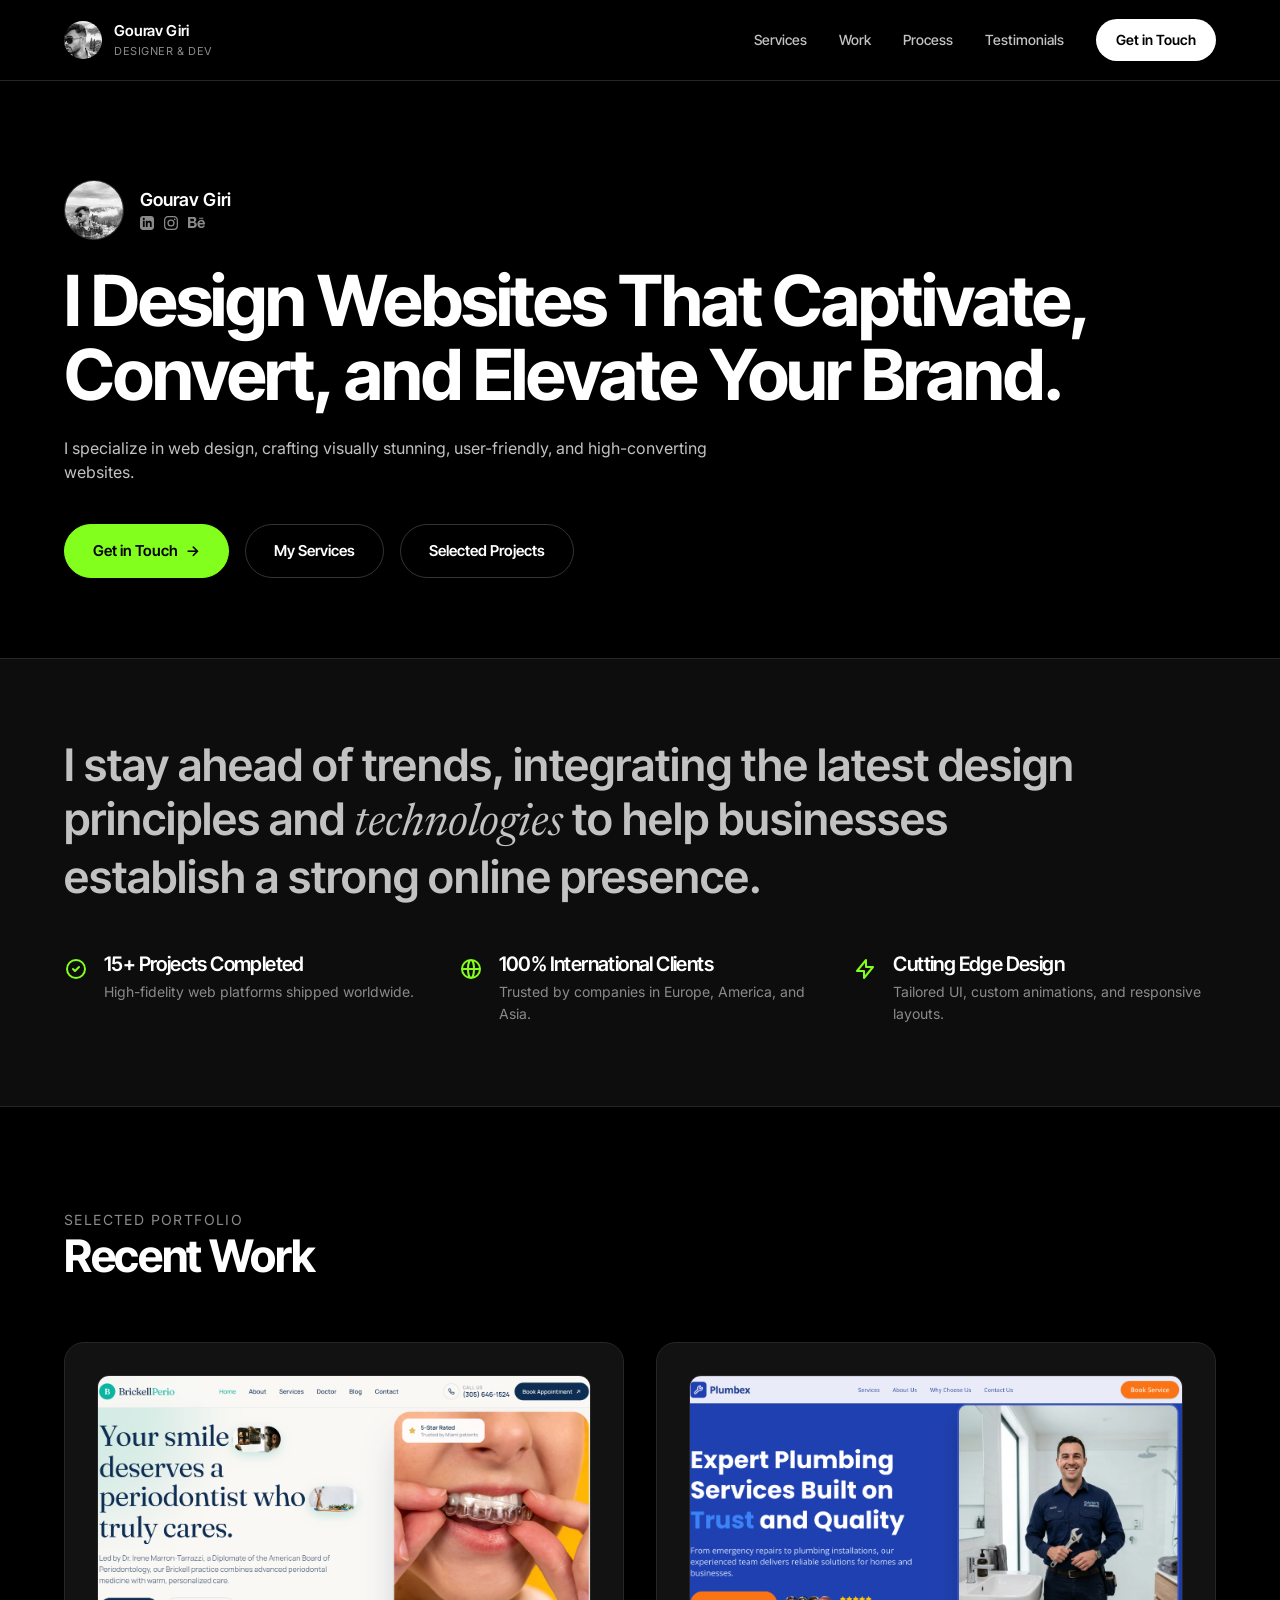
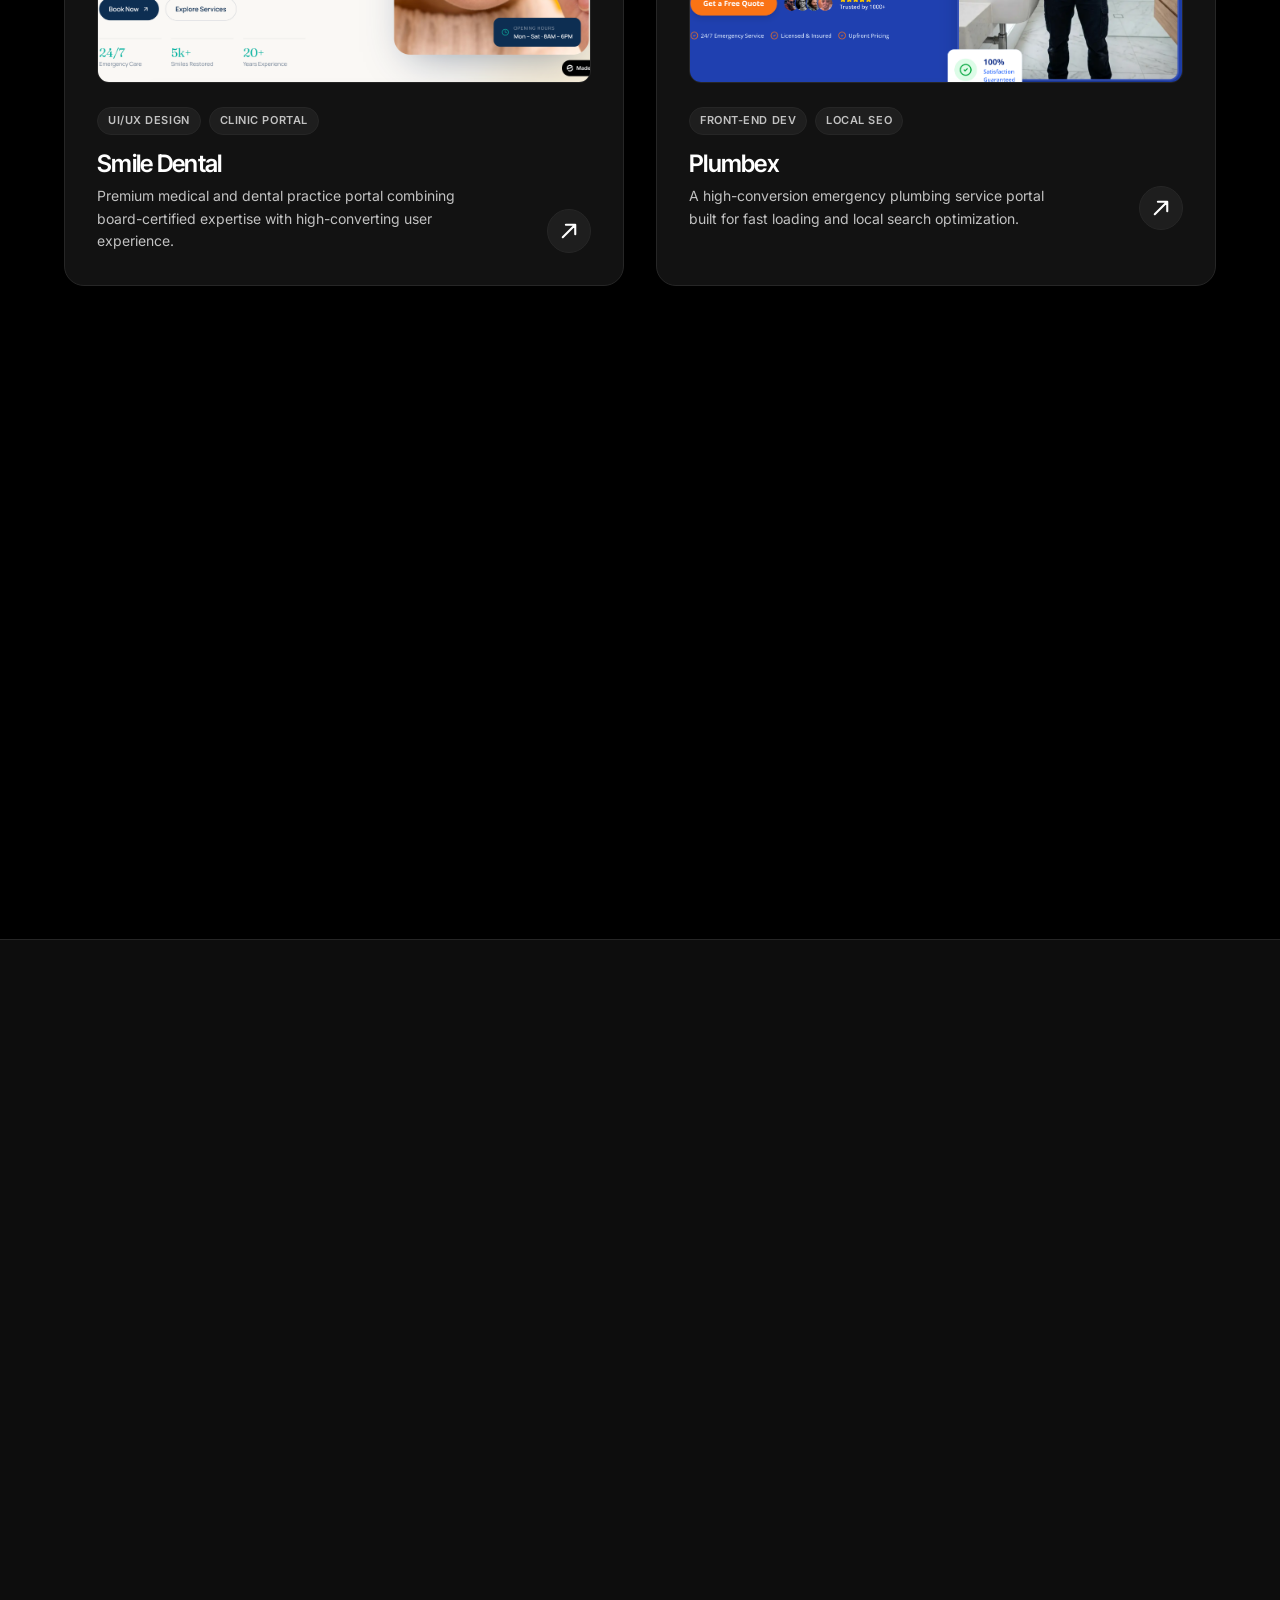
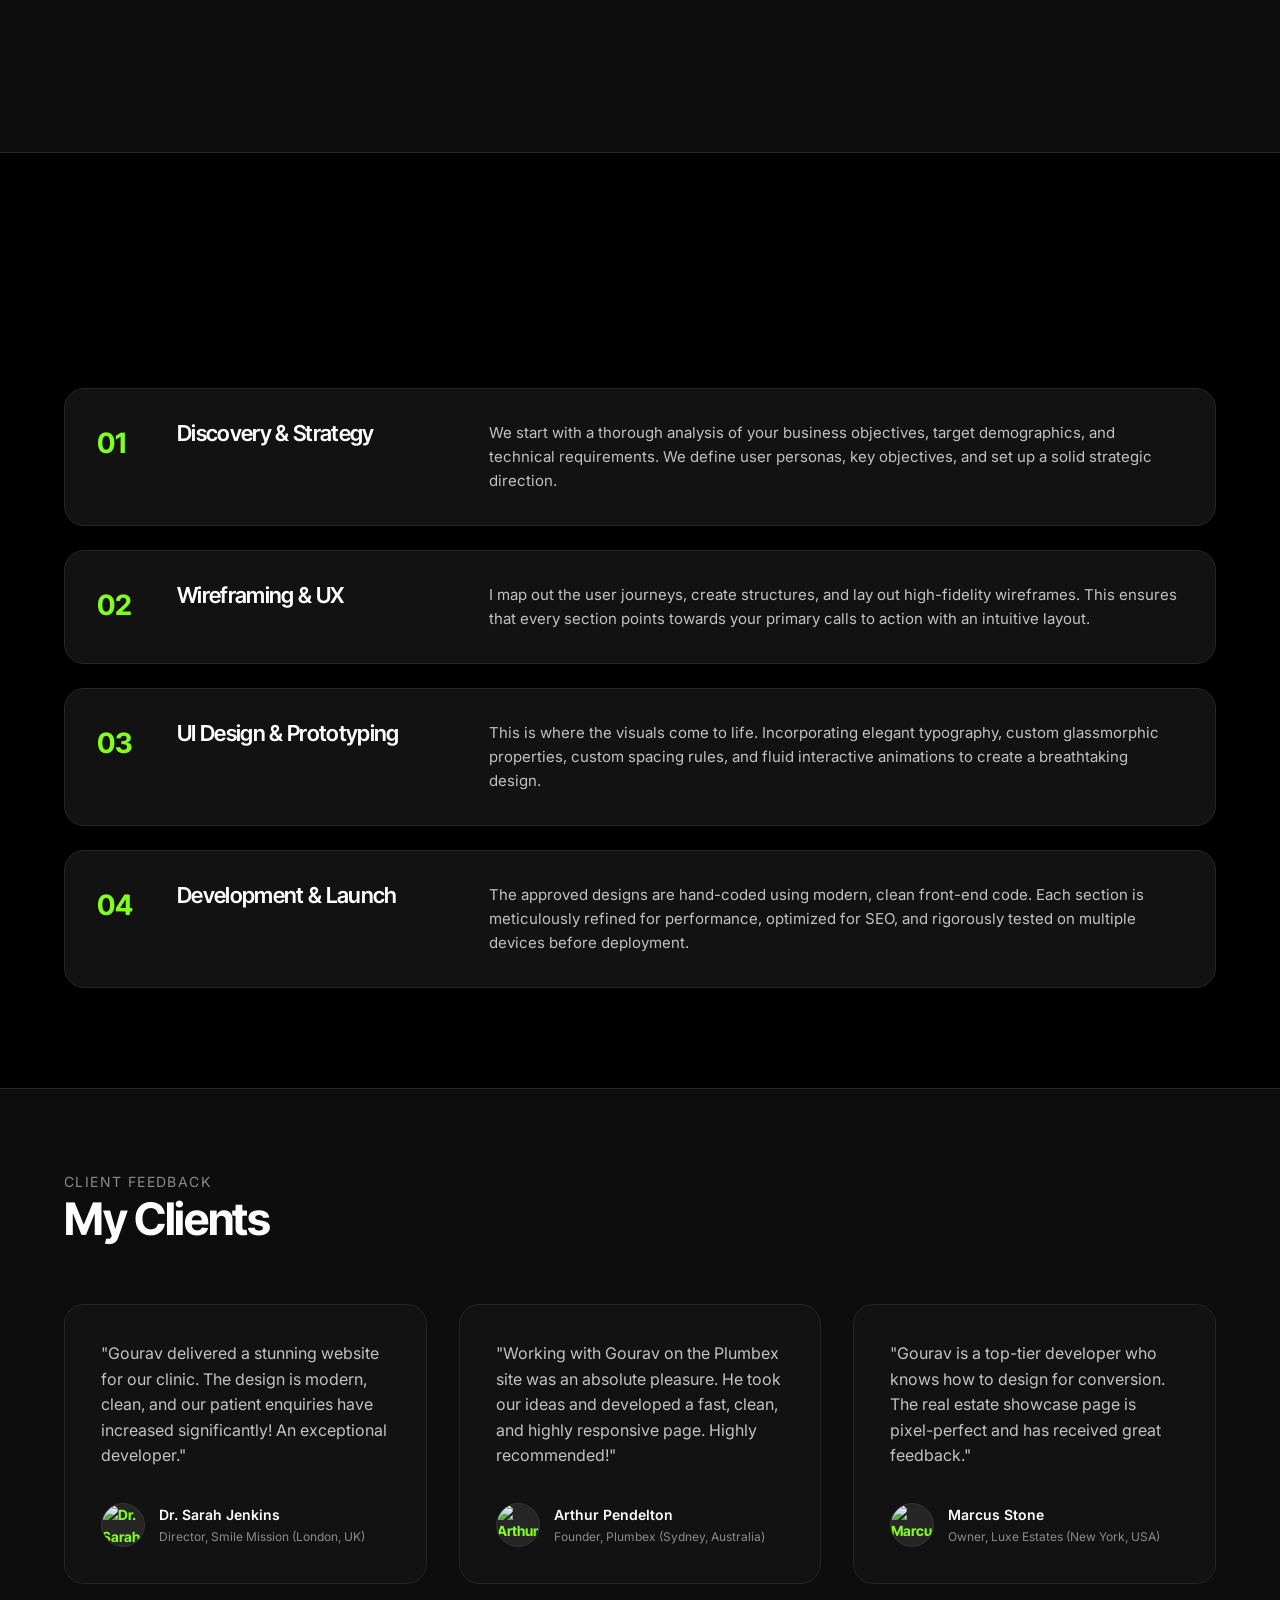
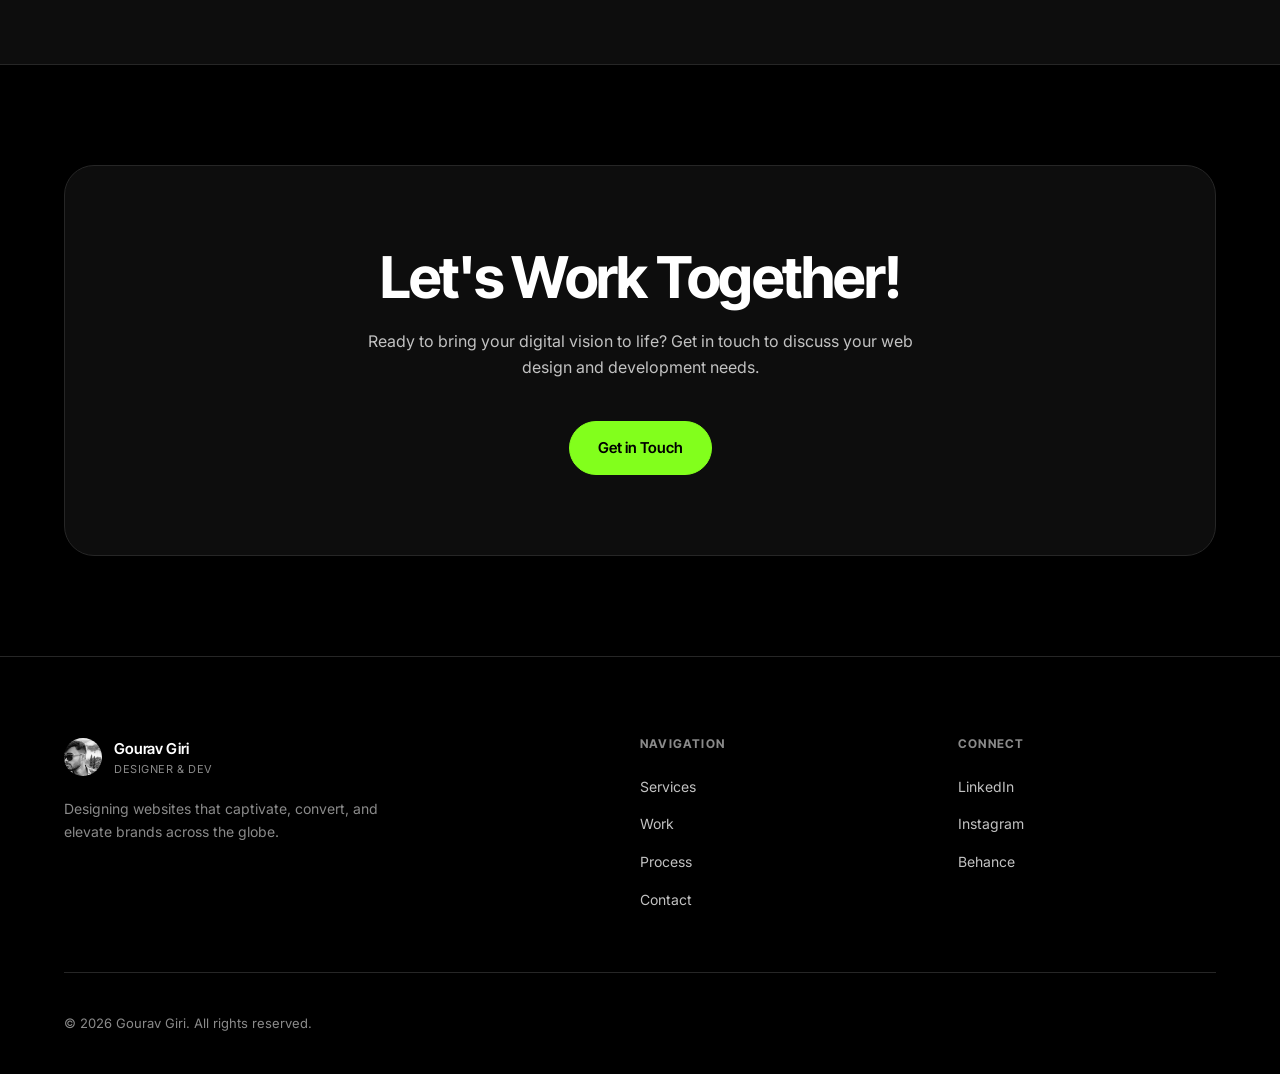
==== index.html @ 3cd28f60 "first commit" ====
<!DOCTYPE html>
<html lang="en">
<head>
  <meta charset="UTF-8">
  <meta name="viewport" content="width=device-width, initial-scale=1.0">
  <title>Nyx — Premium Web Design & Development Portfolio</title>
  <meta name="description" content="Sleek, modern portfolio showcasing high-performance web design and development services. 15+ projects completed for international clients.">
  
  <!-- CSS Stylesheet -->
  <link rel="stylesheet" href="style.css">
  
  <!-- Favicon -->
  <link rel="icon" type="image/png" href="assets/smile-mission.png">
</head>
<body>

  <!-- Navigation Bar -->
  <header class="navbar">
    <div class="container navbar-container">
      <a href="index.html" class="logo-group" id="navLogo">
        <img src="assets/gourav_face.jpg" alt="Gourav Giri" class="logo-avatar">
        <div class="logo-info">
          <span class="logo-name">Gourav Giri</span>
          <span class="logo-title">Designer & Dev</span>
        </div>
      </a>
      
      <nav class="nav-links">
        <a href="#services" class="nav-link" id="linkServices">Services</a>
        <a href="#work" class="nav-link" id="linkWork">Work</a>
        <a href="#process" class="nav-link" id="linkProcess">Process</a>
        <a href="#testimonials" class="nav-link" id="linkTestimonials">Testimonials</a>
        <a href="contact.html" class="nav-cta" id="btnContactNav">Get in Touch</a>
      </nav>
      
      <button class="hamburger" aria-label="Toggle Navigation Menu" id="hamburgerMenu">
        <span class="hamburger-line"></span>
        <span class="hamburger-line"></span>
        <span class="hamburger-line"></span>
      </button>
    </div>
  </header>

  <!-- Mobile Navigation Drawer -->
  <div class="mobile-nav" id="mobileNavDrawer">
    <a href="#services" class="mobile-nav-link" id="mLinkServices">Services</a>
    <a href="#work" class="mobile-nav-link" id="mLinkWork">Work</a>
    <a href="#process" class="mobile-nav-link" id="mLinkProcess">Process</a>
    <a href="#testimonials" class="mobile-nav-link" id="mLinkTestimonials">Testimonials</a>
    <a href="contact.html" class="btn btn-primary" id="mBtnContact">Get in Touch</a>
  </div>

  <main>
    <!-- Hero Section -->
    <section class="hero-section" id="hero">
      <div class="container">
        <div class="reveal hero-profile-block">
          <img src="assets/gourav.jpg" alt="Gourav Giri" class="hero-profile-img">
          <div class="hero-profile-info">
            <span class="hero-profile-name">Gourav Giri</span>
            <div class="hero-profile-socials">
              <a href="https://www.linkedin.com/in/gouravgiri23" target="_blank" aria-label="LinkedIn">
                <svg width="14" height="14" fill="currentColor" viewBox="0 0 24 24"><path d="M19 0h-14c-2.761 0-5 2.239-5 5v14c0 2.761 2.239 5 5 5h14c2.762 0 5-2.239 5-5v-14c0-2.761-2.238-5-5-5zm-11 19h-3v-11h3v11zm-1.5-12.268c-.966 0-1.75-.79-1.75-1.764s.784-1.764 1.75-1.764 1.75.79 1.75 1.764-.783 1.764-1.75 1.764zm13.5 12.268h-3v-5.604c0-3.368-4-3.113-4 0v5.604h-3v-11h3v1.765c1.396-2.586 7-2.777 7 2.476v6.759z"/></svg>
              </a>
              <a href="https://www.instagram.com/designsgourav/" target="_blank" aria-label="Instagram">
                <svg width="14" height="14" fill="currentColor" viewBox="0 0 24 24"><path d="M12 2.163c3.204 0 3.584.012 4.85.07 3.252.148 4.771 1.691 4.919 4.919.058 1.265.069 1.645.069 4.849 0 3.205-.012 3.584-.069 4.849-.149 3.225-1.664 4.771-4.919 4.919-1.266.058-1.644.07-4.85.07-3.204 0-3.584-.012-4.849-.07-3.26-.149-4.771-1.699-4.919-4.92-.058-1.265-.07-1.644-.07-4.849 0-3.204.013-3.583.07-4.849.149-3.227 1.664-4.771 4.919-4.919 1.266-.057 1.645-.069 4.849-.069zM12 0C8.741 0 8.333.014 7.053.072 2.695.272.273 2.69.073 7.051.014 8.333 0 8.741 0 12c0 3.259.014 3.668.072 4.948.2 4.358 2.618 6.78 6.98 6.98 1.281.058 1.689.072 4.948.072 3.259 0 3.668-.014 4.948-.072 4.354-.2 6.782-2.618 6.979-6.98.059-1.28.073-1.689.073-4.948 0-3.259-.014-3.667-.072-4.947-.196-4.354-2.617-6.78-6.979-6.98C15.668.014 15.259 0 12 0zm0 5.838a6.162 6.162 0 100 12.324 6.162 6.162 0 000-12.324zM12 16a4 4 0 110-8 4 4 0 010 8zm6.406-11.845a1.44 1.44 0 100 2.881 1.44 1.44 0 000-2.881z"/></svg>
              </a>
              <a href="https://www.behance.net/gauravgiri7" target="_blank" aria-label="Behance">
                <svg width="17" height="17" fill="currentColor" viewBox="0 0 24 24"><path d="M16.969 16.927a2.561 2.561 0 0 0 1.901.677 2.501 2.501 0 0 0 1.531-.475c.362-.235.636-.584.779-.99h2.585a5.091 5.091 0 0 1-1.9 2.896 5.292 5.292 0 0 1-3.091.88 5.839 5.839 0 0 1-2.284-.433 4.871 4.871 0 0 1-1.723-1.211 5.657 5.657 0 0 1-1.08-1.874 7.057 7.057 0 0 1-.383-2.393c-.005-.8.129-1.595.396-2.349a5.313 5.313 0 0 1 5.088-3.604 4.87 4.87 0 0 1 2.376.563c.661.362 1.231.87 1.668 1.485a6.2 6.2 0 0 1 .943 2.133c.194.821.263 1.666.205 2.508h-7.699c-.063.79.184 1.574.688 2.187ZM6.947 4.084a8.065 8.065 0 0 1 1.928.198 4.29 4.29 0 0 1 1.49.638c.418.303.748.711.958 1.182.241.579.357 1.203.341 1.83a3.506 3.506 0 0 1-.506 1.961 3.726 3.726 0 0 1-1.503 1.287 3.588 3.588 0 0 1 2.027 1.437c.464.747.697 1.615.67 2.494a4.593 4.593 0 0 1-.423 2.032 3.945 3.945 0 0 1-1.163 1.413 5.114 5.114 0 0 1-1.683.807 7.135 7.135 0 0 1-1.928.259H0V4.084h6.947Zm-.235 12.9c.308.004.616-.029.916-.099a2.18 2.18 0 0 0 .766-.332c.228-.158.411-.371.534-.619.142-.317.208-.663.191-1.009a2.08 2.08 0 0 0-.642-1.715 2.618 2.618 0 0 0-1.696-.505h-3.54v4.279h3.471Zm13.635-5.967a2.13 2.13 0 0 0-1.654-.619 2.336 2.336 0 0 0-1.163.259 2.474 2.474 0 0 0-.738.62 2.359 2.359 0 0 0-.396.792c-.074.239-.12.485-.137.734h4.769a3.239 3.239 0 0 0-.679-1.785l-.002-.001Zm-13.813-.648a2.254 2.254 0 0 0 1.423-.433c.399-.355.607-.88.56-1.413a1.916 1.916 0 0 0-.178-.891 1.298 1.298 0 0 0-.495-.533 1.851 1.851 0 0 0-.711-.274 3.966 3.966 0 0 0-.835-.073H3.241v3.631h3.293v-.014ZM21.62 5.122h-5.976v1.527h5.976V5.122Z"/></svg>
              </a>
            </div>
          </div>
        </div>
        
        <h1 class="hero-title reveal reveal-delay-1" id="heroHeadline">
          I Design Websites That Captivate, Convert, and Elevate Your Brand.
        </h1>
        
        <p class="hero-desc reveal reveal-delay-2" id="heroDescription">
          I specialize in web design, crafting visually stunning, user-friendly, and high-converting websites.
        </p>
        
        <div class="hero-buttons reveal reveal-delay-3" id="heroActions">
          <a href="contact.html" class="btn btn-primary" id="heroBtnCta">Get in Touch <span class="arrow">→</span></a>
          <a href="#services" class="btn btn-outline" id="heroBtnServices">My Services</a>
          <a href="#work" class="btn btn-outline" id="heroBtnWork">Selected Projects</a>
        </div>
      </div>
    </section>

    <!-- Tagline & Stats Section -->
    <section class="tagline-section" id="intro">
      <div class="container">
        <div class="reveal">
          <p class="tagline-text" id="introTagline">
            I stay ahead of trends, integrating the latest design principles and <span class="italic-serif text-white">technologies</span> to help businesses establish a strong online presence.
          </p>
        </div>
        
        <div class="stats-grid">
          <div class="stat-item reveal reveal-delay-1" id="statProjects">
            <svg class="stat-icon" fill="none" stroke="currentColor" stroke-width="2" viewBox="0 0 24 24" xmlns="http://www.w3.org/2000/svg">
              <path stroke-linecap="round" stroke-linejoin="round" d="M9 12l2 2 4-4m6 2a9 9 0 11-18 0 9 9 0 0118 0z"></path>
            </svg>
            <div class="stat-info">
              <h3 id="statProjectsTitle">15+ Projects Completed</h3>
              <p id="statProjectsDesc">High-fidelity web platforms shipped worldwide.</p>
            </div>
          </div>
          
          <div class="stat-item reveal reveal-delay-2" id="statClients">
            <svg class="stat-icon" fill="none" stroke="currentColor" stroke-width="2" viewBox="0 0 24 24" xmlns="http://www.w3.org/2000/svg">
              <path stroke-linecap="round" stroke-linejoin="round" d="M21 12a9 9 0 01-9 9m9-9a9 9 0 00-9-9m9 9H3m9 9a9 9 0 01-9-9m9 9c1.657 0 3-4.03 3-9s-1.343-9-3-9m0 18c-1.657 0-3-4.03-3-9s1.343-9 3-9m-9 9a9 9 0 019-9"></path>
            </svg>
            <div class="stat-info">
              <h3 id="statClientsTitle">100% International Clients</h3>
              <p id="statClientsDesc">Trusted by companies in Europe, America, and Asia.</p>
            </div>
          </div>
          
          <div class="stat-item reveal reveal-delay-3" id="statAesthetic">
            <svg class="stat-icon" fill="none" stroke="currentColor" stroke-width="2" viewBox="0 0 24 24" xmlns="http://www.w3.org/2000/svg">
              <path stroke-linecap="round" stroke-linejoin="round" d="M13 10V3L4 14h7v7l9-11h-7z"></path>
            </svg>
            <div class="stat-info">
              <h3 id="statAestheticTitle">Cutting Edge Design</h3>
              <p id="statAestheticDesc">Tailored UI, custom animations, and responsive layouts.</p>
            </div>
          </div>
        </div>
      </div>
    </section>

    <!-- Work/Projects Section -->
    <section id="work">
      <div class="container">
        <div class="section-header reveal">
          <div>
            <span class="section-subtitle">Selected Portfolio</span>
            <h2 class="section-title" id="workTitle">Recent Work</h2>
          </div>
        </div>

        <div class="projects-grid">
          <!-- Project 1: Smile Dental -->
          <article class="project-card smile-mission reveal" id="projectSmileDental">
            <a href="smile-dental.html" class="project-card-link" aria-label="View Smile Dental case study"></a>
            <div class="project-image-wrapper">
              <img src="assets/portfolio/SmileDental_1.png" alt="Smile Dental Website Mockup" class="project-image" id="imgSmileDental">
            </div>
            <div class="project-tags">
              <span class="project-tag">UI/UX Design</span>
              <span class="project-tag">Clinic Portal</span>
            </div>
            <div class="project-info">
              <div>
                <h3 class="project-title" id="titleSmileDental">Smile Dental</h3>
                <p class="project-desc" id="descSmileDental">Premium medical and dental practice portal combining board-certified expertise with high-converting user experience.</p>
              </div>
              <a href="https://miami-dental-modern.preview.emergentagent.com/" target="_blank" class="project-link-btn" aria-label="Visit Smile Dental website" id="linkSmileDental">
                <svg width="20" height="20" fill="none" stroke="currentColor" stroke-width="2.5" viewBox="0 0 24 24" xmlns="http://www.w3.org/2000/svg">
                  <path stroke-linecap="round" stroke-linejoin="round" d="M4.5 19.5l15-15m0 0H8.25m11.25 0v11.25"></path>
                </svg>
              </a>
            </div>
          </article>

          <!-- Project 2: Plumbex -->
          <article class="project-card plumbex reveal reveal-delay-1" id="projectPlumbex">
            <a href="plumbex.html" class="project-card-link" aria-label="View Plumbex case study"></a>
            <div class="project-image-wrapper">
              <img src="assets/portfolio/Plumbex_1.png" alt="Plumbex Website Mockup" class="project-image" id="imgPlumbex">
            </div>
            <div class="project-tags">
              <span class="project-tag">Front-end Dev</span>
              <span class="project-tag">Local SEO</span>
            </div>
            <div class="project-info">
              <div>
                <h3 class="project-title" id="titlePlumbex">Plumbex</h3>
                <p class="project-desc" id="descPlumbex">A high-conversion emergency plumbing service portal built for fast loading and local search optimization.</p>
              </div>
              <a href="https://plumbex.vercel.app/" target="_blank" class="project-link-btn" aria-label="Visit Plumbex website" id="linkPlumbex">
                <svg width="20" height="20" fill="none" stroke="currentColor" stroke-width="2.5" viewBox="0 0 24 24" xmlns="http://www.w3.org/2000/svg">
                  <path stroke-linecap="round" stroke-linejoin="round" d="M4.5 19.5l15-15m0 0H8.25m11.25 0v11.25"></path>
                </svg>
              </a>
            </div>
          </article>

          <!-- Project 3: OffbeatExperience -->
          <article class="project-card smile-mission reveal" id="projectOffBeat" style="--project-accent: #20c997; --project-accent-glow: rgba(32, 201, 151, 0.15);">
            <a href="offbeat-experience.html" class="project-card-link" aria-label="View OffBeat Experience case study"></a>
            <div class="project-image-wrapper">
              <img src="assets/portfolio/OffBeatExperience_1.png" alt="OffBeat Experience Website Mockup" class="project-image" id="imgOffBeat">
            </div>
            <div class="project-tags">
              <span class="project-tag">Travel UI</span>
              <span class="project-tag">Homestays</span>
            </div>
            <div class="project-info">
              <div>
                <h3 class="project-title" id="titleOffBeat">OffbeatExperience</h3>
                <p class="project-desc" id="descOffBeat">Immersive booking platform for finding unique homestays and hidden gems in Siliguri and beyond.</p>
              </div>
              <a href="https://offbeatexperience.in/" target="_blank" class="project-link-btn" aria-label="Visit OffBeat Experience website" id="linkOffBeat">
                <svg width="20" height="20" fill="none" stroke="currentColor" stroke-width="2.5" viewBox="0 0 24 24" xmlns="http://www.w3.org/2000/svg">
                  <path stroke-linecap="round" stroke-linejoin="round" d="M4.5 19.5l15-15m0 0H8.25m11.25 0v11.25"></path>
                </svg>
              </a>
            </div>
          </article>

          <!-- Project 4: Luxe Estates -->
          <article class="project-card luxe-estates reveal reveal-delay-1" id="projectLuxeEstates">
            <a href="#work" class="project-card-link" aria-label="Showcase Luxe Estates description"></a>
            <div class="project-image-wrapper">
              <img src="assets/luxe-estates.png" alt="Luxe Estates Website Mockup" class="project-image" id="imgLuxeEstates">
            </div>
            <div class="project-tags">
              <span class="project-tag">Real Estate</span>
              <span class="project-tag">Interactions</span>
            </div>
            <div class="project-info">
              <div>
                <h3 class="project-title" id="titleLuxeEstates">Luxe Estates</h3>
                <p class="project-desc" id="descLuxeEstates">A premium real estate listings website featuring high-end villa directories and interactive filters.</p>
              </div>
              <a href="#work" class="project-link-btn" aria-label="Showcase project description" id="linkLuxeEstates">
                <svg width="20" height="20" fill="none" stroke="currentColor" stroke-width="2.5" viewBox="0 0 24 24" xmlns="http://www.w3.org/2000/svg">
                  <path stroke-linecap="round" stroke-linejoin="round" d="M4.5 19.5l15-15m0 0H8.25m11.25 0v11.25"></path>
                </svg>
              </a>
            </div>
          </article>
        </div>
      </div>
    </section>

    <!-- Services Section -->
    <section id="services" class="tagline-section">
      <div class="container">
        <div class="section-header reveal">
          <div>
            <span class="section-subtitle">What I Do</span>
            <h2 class="section-title" id="servicesTitle">My Services</h2>
          </div>
        </div>

        <div class="services-container">
          <!-- Service 1: Website Design -->
          <div class="service-card reveal" id="serviceWebDesign">
            <span class="service-num">01</span>
            <h3 class="service-title" id="titleServiceDesign">Website Design</h3>
            <p class="service-desc" id="descServiceDesign">
              Designing immersive layouts that engage users, guide conversions, and present your brand in the best possible light.
            </p>
            <span class="service-list-header">Key Deliverables</span>
            <ul class="service-list">
              <li class="service-list-item"><span class="service-list-dot"></span> Responsive Mobile & Desktop Layouts</li>
              <li class="service-list-item"><span class="service-list-dot"></span> Modern UI/UX Wireframes & Prototyping</li>
              <li class="service-list-item"><span class="service-list-dot"></span> Interactive Component Design</li>
              <li class="service-list-item"><span class="service-list-dot"></span> Custom Branding & Typography Schemes</li>
            </ul>
          </div>

          <!-- Service 2: Website Development -->
          <div class="service-card reveal reveal-delay-1" id="serviceWebDev">
            <span class="service-num">02</span>
            <h3 class="service-title" id="titleServiceDev">Website Development</h3>
            <p class="service-desc" id="descServiceDev">
              Coding fast, secure, and semantic web solutions that work flawlessly across all devices and layout viewports.
            </p>
            <span class="service-list-header">Key Deliverables</span>
            <ul class="service-list">
              <li class="service-list-item"><span class="service-list-dot"></span> Semantic, Clean HTML5 & CSS3 structures</li>
              <li class="service-list-item"><span class="service-list-dot"></span> Modern, performant Vanilla Javascript logic</li>
              <li class="service-list-item"><span class="service-list-dot"></span> Lightweight animations & fluid micro-interactions</li>
              <li class="service-list-item"><span class="service-list-dot"></span> Full Cross-Browser & Device Responsiveness</li>
            </ul>
          </div>

          <!-- Service 3: Performance & Optimization -->
          <div class="service-card reveal reveal-delay-2" id="serviceWebOptimization">
            <span class="service-num">03</span>
            <h3 class="service-title" id="titleServiceOptimization">Website Optimization</h3>
            <p class="service-desc" id="descServiceOptimization">
              Ensuring your digital projects load in milliseconds, rank high in search listings, and perform smoothly on all connections.
            </p>
            <span class="service-list-header">Key Deliverables</span>
            <ul class="service-list">
              <li class="service-list-item"><span class="service-list-dot"></span> Page Speed & Load Time Optimization</li>
              <li class="service-list-item"><span class="service-list-dot"></span> SEO Best Practices & Headings Hierarchy</li>
              <li class="service-list-item"><span class="service-list-dot"></span> Image compression & caching configurations</li>
              <li class="service-list-item"><span class="service-list-dot"></span> Accessibility standards integration (WCAG)</li>
            </ul>
          </div>
        </div>
      </div>
    </section>

    <!-- Process Section -->
    <section id="process">
      <div class="container">
        <div class="section-header reveal">
          <div>
            <span class="section-subtitle">How I Work</span>
            <h2 class="section-title" id="processTitle">My Process</h2>
          </div>
        </div>

        <div class="process-timeline">
          <!-- Step 1 -->
          <div class="process-card reveal" id="processStep1">
            <span class="process-num">01</span>
            <div class="process-content">
              <h3 class="process-step-title" id="titleStep1">Discovery & Strategy</h3>
              <p class="process-step-desc" id="descStep1">
                We start with a thorough analysis of your business objectives, target demographics, and technical requirements. We define user personas, key objectives, and set up a solid strategic direction.
              </p>
            </div>
          </div>

          <!-- Step 2 -->
          <div class="process-card reveal reveal-delay-1" id="processStep2">
            <span class="process-num">02</span>
            <div class="process-content">
              <h3 class="process-step-title" id="titleStep2">Wireframing & UX</h3>
              <p class="process-step-desc" id="descStep2">
                I map out the user journeys, create structures, and lay out high-fidelity wireframes. This ensures that every section points towards your primary calls to action with an intuitive layout.
              </p>
            </div>
          </div>

          <!-- Step 3 -->
          <div class="process-card reveal reveal-delay-2" id="processStep3">
            <span class="process-num">03</span>
            <div class="process-content">
              <h3 class="process-step-title" id="titleStep3">UI Design & Prototyping</h3>
              <p class="process-step-desc" id="descStep3">
                This is where the visuals come to life. Incorporating elegant typography, custom glassmorphic properties, custom spacing rules, and fluid interactive animations to create a breathtaking design.
              </p>
            </div>
          </div>

          <!-- Step 4 -->
          <div class="process-card reveal reveal-delay-3" id="processStep4">
            <span class="process-num">04</span>
            <div class="process-content">
              <h3 class="process-step-title" id="titleStep4">Development & Launch</h3>
              <p class="process-step-desc" id="descStep4">
                The approved designs are hand-coded using modern, clean front-end code. Each section is meticulously refined for performance, optimized for SEO, and rigorously tested on multiple devices before deployment.
              </p>
            </div>
          </div>
        </div>
      </div>
    </section>

    <!-- Testimonials Section -->
    <section id="testimonials" class="tagline-section">
      <div class="container">
        <div class="section-header reveal">
          <div>
            <span class="section-subtitle">Client Feedback</span>
            <h2 class="section-title" id="testimonialsTitle">My Clients</h2>
          </div>
        </div>

        <div class="testimonials-grid">
          <!-- Testimonial 1 -->
          <div class="testimonial-card reveal" id="testimonialCard1">
            <p class="testimonial-text" id="textTestimonial1">
              "Gourav delivered a stunning website for our clinic. The design is modern, clean, and our patient enquiries have increased significantly! An exceptional developer."
            </p>
            <div class="testimonial-author">
              <img src="https://randomuser.me/api/portraits/women/44.jpg" alt="Dr. Sarah Jenkins" class="author-avatar" id="avatarTestimonial1">
              <div class="author-info">
                <span class="author-name" id="nameTestimonial1">Dr. Sarah Jenkins</span>
                <span class="author-company" id="companyTestimonial1">Director, Smile Mission (London, UK)</span>
              </div>
            </div>
          </div>

          <!-- Testimonial 2 -->
          <div class="testimonial-card reveal reveal-delay-1" id="testimonialCard2">
            <p class="testimonial-text" id="textTestimonial2">
              "Working with Gourav on the Plumbex site was an absolute pleasure. He took our ideas and developed a fast, clean, and highly responsive page. Highly recommended!"
            </p>
            <div class="testimonial-author">
              <img src="https://randomuser.me/api/portraits/men/32.jpg" alt="Arthur Pendelton" class="author-avatar" id="avatarTestimonial2">
              <div class="author-info">
                <span class="author-name" id="nameTestimonial2">Arthur Pendelton</span>
                <span class="author-company" id="companyTestimonial2">Founder, Plumbex (Sydney, Australia)</span>
              </div>
            </div>
          </div>

          <!-- Testimonial 3 -->
          <div class="testimonial-card reveal reveal-delay-2" id="testimonialCard3">
            <p class="testimonial-text" id="textTestimonial3">
              "Gourav is a top-tier developer who knows how to design for conversion. The real estate showcase page is pixel-perfect and has received great feedback."
            </p>
            <div class="testimonial-author">
              <img src="https://randomuser.me/api/portraits/men/85.jpg" alt="Marcus Stone" class="author-avatar" id="avatarTestimonial3">
              <div class="author-info">
                <span class="author-name" id="nameTestimonial3">Marcus Stone</span>
                <span class="author-company" id="companyTestimonial3">Owner, Luxe Estates (New York, USA)</span>
              </div>
            </div>
          </div>
        </div>
      </div>
    </section>

    <!-- Let's Work Together Banner -->
    <section>
      <div class="container reveal">
        <div class="cta-banner" id="workTogetherBanner">
          <h2 class="cta-title" id="ctaTitle">Let's Work Together!</h2>
          <p class="cta-desc" id="ctaDesc">
            Ready to bring your digital vision to life? Get in touch to discuss your web design and development needs.
          </p>
          <a href="contact.html" class="btn btn-primary" id="ctaBtnContact">Get in Touch</a>
        </div>
      </div>
    </section>
  </main>

  <!-- Footer -->
  <footer class="footer">
    <div class="container">
      <div class="footer-top">
        <div class="footer-brand" id="footerBrand">
          <div class="logo-group">
            <img src="assets/gourav_face.jpg" alt="Gourav Giri" class="logo-avatar">
            <div class="logo-info">
              <span class="logo-name">Gourav Giri</span>
              <span class="logo-title">Designer & Dev</span>
            </div>
          </div>
          <p class="footer-desc" id="footerDesc">
            Designing websites that captivate, convert, and elevate brands across the globe.
          </p>
        </div>
        
        <div class="footer-links-col" id="footerColNavigation">
          <h4>Navigation</h4>
          <ul class="footer-links">
            <li><a href="#services" id="fLinkServices">Services</a></li>
            <li><a href="#work" id="fLinkWork">Work</a></li>
            <li><a href="#process" id="fLinkProcess">Process</a></li>
            <li><a href="contact.html" id="fLinkContact">Contact</a></li>
          </ul>
        </div>
        
        <div class="footer-links-col" id="footerColSocials">
          <h4>Connect</h4>
          <ul class="footer-links">
            <li><a href="https://www.linkedin.com/in/gouravgiri23" target="_blank" id="fLinkLinkedin">LinkedIn</a></li>
            <li><a href="https://www.instagram.com/designsgourav/" target="_blank" id="fLinkInstagram">Instagram</a></li>
            <li><a href="https://www.behance.net/gauravgiri7" target="_blank" id="fLinkBehance">Behance</a></li>
          </ul>
        </div>
      </div>
      
      <div class="footer-bottom">
        <p class="copyright" id="footerCopyright">&copy; 2026 Gourav Giri. All rights reserved.</p>
      </div>
    </div>
  </footer>

  <!-- Scripts -->
  <script src="script.js"></script>
</body>
</html>
---- style.css ----
@import url('https://fonts.googleapis.com/css2?family=Inter+Tight:ital,wght@0,300;0,400;0,500;0,600;0,700;1,300;1,400;1,500;1,600;1,700&family=Inter:wght@300;400;500;600;700&family=Newsreader:ital,opsz,wght@1,6..72,300;1,6..72,400;1,6..72,500&display=swap');

:root {
  /* Color System */
  --bg-primary: #000000;
  --bg-secondary: #0d0d0d;
  --bg-card: #121212;
  --bg-card-hover: #161616;
  --accent-neon: #82ff1c;
  --accent-neon-hover: #72ec14;
  
  --text-white: #ffffff;
  --text-grey-light: #c2c2c2;
  --text-grey-mid: #8a8a8a;
  
  --border-dark: #262626;
  --border-light: #333333;

  /* Fonts */
  --font-heading: 'Inter Tight', -apple-system, BlinkMacSystemFont, "Segoe UI", Roboto, Helvetica, Arial, sans-serif;
  --font-body: 'Inter', -apple-system, BlinkMacSystemFont, "Segoe UI", Roboto, Helvetica, Arial, sans-serif;
  --font-serif: 'Newsreader', Georgia, Cambria, "Times New Roman", Times, serif;

  /* Transitions */
  --transition-fast: 0.2s cubic-bezier(0.25, 0.46, 0.45, 0.94);
  --transition-normal: 0.4s cubic-bezier(0.16, 1, 0.3, 1);
  --transition-slow: 0.8s cubic-bezier(0.16, 1, 0.3, 1);
}

/* Global Reset */
* {
  box-sizing: border-box;
  margin: 0;
  padding: 0;
  -webkit-font-smoothing: antialiased;
  -moz-osx-font-smoothing: grayscale;
}

body {
  background-color: var(--bg-primary);
  color: var(--text-white);
  font-family: var(--font-body);
  font-size: 16px;
  line-height: 1.6;
  overflow-x: hidden;
}

/* Custom Scrollbar */
::-webkit-scrollbar {
  width: 10px;
}
::-webkit-scrollbar-track {
  background: var(--bg-primary);
}
::-webkit-scrollbar-thumb {
  background: var(--border-dark);
  border-radius: 5px;
}
::-webkit-scrollbar-thumb:hover {
  background: var(--border-light);
}

/* Typography */
h1, h2, h3, h4, h5, h6 {
  font-family: var(--font-heading);
  font-weight: 700;
  letter-spacing: -0.03em;
  line-height: 1.1;
  color: var(--text-white);
}

p {
  color: var(--text-grey-light);
}

a {
  color: inherit;
  text-decoration: none;
  transition: color var(--transition-fast);
}

.italic-serif {
  font-family: var(--font-serif);
  font-style: italic;
  font-weight: 400;
}

/* Layout Utilities */
.container {
  width: 100%;
  max-width: 1200px;
  margin: 0 auto;
  padding: 0 24px;
}

section {
  padding: 100px 0;
  position: relative;
}

/* Navigation Bar */
.navbar {
  position: fixed;
  top: 0;
  left: 0;
  width: 100%;
  z-index: 1000;
  border-bottom: 1px solid var(--border-dark);
  background: rgba(0, 0, 0, 0.7);
  backdrop-filter: blur(12px);
  -webkit-backdrop-filter: blur(12px);
  transition: background var(--transition-normal), border var(--transition-normal);
}

.navbar-container {
  display: flex;
  justify-content: space-between;
  align-items: center;
  height: 80px;
}

.logo-group {
  display: flex;
  align-items: center;
  gap: 12px;
}

.logo-avatar {
  width: 38px;
  height: 38px;
  border-radius: 50%;
  background: linear-gradient(135deg, #ff8a00, #e52e71);
  display: flex;
  align-items: center;
  justify-content: center;
  font-family: var(--font-heading);
  font-weight: 700;
  font-size: 14px;
  color: var(--text-white);
  object-fit: cover;
}

.logo-info {
  display: flex;
  flex-direction: column;
}

.logo-name {
  font-family: var(--font-heading);
  font-weight: 600;
  font-size: 15px;
  letter-spacing: -0.01em;
  color: var(--text-white);
}

.logo-title {
  font-size: 11px;
  color: var(--text-grey-mid);
  letter-spacing: 0.05em;
  text-transform: uppercase;
}

.nav-links {
  display: flex;
  align-items: center;
  gap: 32px;
}

.nav-link {
  font-family: var(--font-heading);
  font-size: 14px;
  font-weight: 500;
  color: var(--text-grey-light);
  position: relative;
  padding: 8px 0;
}

.nav-link::after {
  content: '';
  position: absolute;
  bottom: 0;
  left: 0;
  width: 0;
  height: 1px;
  background-color: var(--accent-neon);
  transition: width var(--transition-fast);
}

.nav-link:hover {
  color: var(--text-white);
}

.nav-link:hover::after {
  width: 100%;
}

.nav-cta {
  display: inline-flex;
  align-items: center;
  justify-content: center;
  padding: 10px 20px;
  border-radius: 100px;
  background-color: var(--text-white);
  color: var(--bg-primary);
  font-family: var(--font-heading);
  font-size: 14px;
  font-weight: 600;
  transition: transform var(--transition-fast), background-color var(--transition-fast);
}

.nav-cta:hover {
  transform: translateY(-2px);
  background-color: var(--accent-neon);
}

/* Hamburger Menu button */
.hamburger {
  display: none;
  background: none;
  border: none;
  cursor: pointer;
  width: 24px;
  height: 24px;
  position: relative;
  z-index: 1100;
}

.hamburger-line {
  display: block;
  width: 100%;
  height: 2px;
  background-color: var(--text-white);
  margin: 5px 0;
  transition: transform var(--transition-fast), opacity var(--transition-fast);
}

/* Mobile Nav Drawer */
.mobile-nav {
  position: fixed;
  top: 0;
  right: -100%;
  width: 100%;
  height: 100vh;
  background-color: var(--bg-primary);
  z-index: 1050;
  display: flex;
  flex-direction: column;
  justify-content: center;
  align-items: center;
  gap: 32px;
  transition: right var(--transition-normal);
}

.mobile-nav.open {
  right: 0;
}

.mobile-nav-link {
  font-family: var(--font-heading);
  font-size: 24px;
  font-weight: 600;
  color: var(--text-grey-light);
}

.mobile-nav-link:hover {
  color: var(--accent-neon);
}

/* Hero Section */
.hero-section {
  padding-top: 180px;
  padding-bottom: 80px;
  text-align: left;
}

.hero-profile-block {
  display: flex;
  align-items: center;
  gap: 16px;
  margin-bottom: 24px;
}

.hero-profile-img {
  width: 60px;
  height: 60px;
  border-radius: 50%;
  object-fit: cover;
  border: 1px solid var(--border-light);
}

.hero-profile-info {
  display: flex;
  flex-direction: column;
  gap: 4px;
}

.hero-profile-name {
  font-family: var(--font-heading);
  font-size: 18px;
  font-weight: 600;
  color: var(--text-white);
  line-height: 1.2;
}

.hero-profile-socials {
  display: flex;
  gap: 10px;
  align-items: center;
}

.hero-profile-socials a {
  color: var(--text-grey-mid);
  display: flex;
  align-items: center;
  transition: color var(--transition-fast);
}

.hero-profile-socials a:hover {
  color: var(--text-white);
}

.freelance-badge {
  display: inline-flex;
  align-items: center;
  gap: 8px;
  padding: 6px 14px;
  border-radius: 100px;
  background-color: rgba(130, 255, 28, 0.08);
  border: 1px solid rgba(130, 255, 28, 0.2);
  margin-bottom: 24px;
}

.badge-dot {
  width: 8px;
  height: 8px;
  border-radius: 50%;
  background-color: var(--accent-neon);
  box-shadow: 0 0 10px var(--accent-neon);
  animation: pulse 2s infinite;
}

.badge-text {
  font-family: var(--font-heading);
  font-size: 12px;
  font-weight: 600;
  color: var(--accent-neon);
  letter-spacing: 0.05em;
  text-transform: uppercase;
}

.hero-title {
  font-size: clamp(2.5rem, 5.5vw, 4.8rem);
  line-height: 1.05;
  margin-bottom: 24px;
  max-width: 100%;
}

.hero-desc {
  font-size: clamp(1rem, 1.25vw, 1.25rem);
  color: var(--text-grey-light);
  max-width: 680px;
  margin-bottom: 40px;
  line-height: 1.5;
}

.hero-buttons {
  display: flex;
  flex-wrap: wrap;
  gap: 16px;
}

.btn {
  display: inline-flex;
  align-items: center;
  gap: 8px;
  padding: 14px 28px;
  border-radius: 100px;
  font-family: var(--font-heading);
  font-size: 15px;
  font-weight: 600;
  cursor: pointer;
  transition: transform var(--transition-fast), background-color var(--transition-fast), border-color var(--transition-fast), box-shadow var(--transition-fast);
}

.btn-primary {
  background-color: var(--accent-neon);
  color: var(--bg-primary);
  border: 1px solid var(--accent-neon);
}

.btn-primary:hover {
  transform: translateY(-2px);
  background-color: var(--accent-neon-hover);
  box-shadow: 0 8px 24px rgba(130, 255, 28, 0.25);
}

.btn-outline {
  background-color: transparent;
  color: var(--text-white);
  border: 1px solid var(--border-light);
}

.btn-outline:hover {
  transform: translateY(-2px);
  border-color: var(--text-white);
  background-color: rgba(255, 255, 255, 0.05);
}

/* Stats / Tagline Section */
.tagline-section {
  padding: 80px 0;
  background-color: var(--bg-secondary);
  border-top: 1px solid var(--border-dark);
  border-bottom: 1px solid var(--border-dark);
}

.tagline-text {
  font-family: var(--font-heading);
  font-size: clamp(1.8rem, 3.5vw, 3rem);
  line-height: 1.2;
  font-weight: 600;
  margin-bottom: 48px;
  max-width: 1050px;
}

.tagline-highlight {
  color: var(--text-grey-mid);
}

.stats-grid {
  display: grid;
  grid-template-columns: repeat(auto-fit, minmax(220px, 1fr));
  gap: 32px;
}

.stat-item {
  display: flex;
  align-items: flex-start;
  gap: 16px;
}

.stat-icon {
  width: 24px;
  height: 24px;
  color: var(--accent-neon);
  flex-shrink: 0;
  margin-top: 4px;
}

.stat-info h3 {
  font-size: 20px;
  margin-bottom: 6px;
  font-weight: 600;
}

.stat-info p {
  font-size: 14px;
  color: var(--text-grey-mid);
}

/* Projects Section */
.section-header {
  margin-bottom: 60px;
  display: flex;
  justify-content: space-between;
  align-items: flex-end;
}

.section-title {
  font-size: clamp(2rem, 3.5vw, 3.2rem);
}

.section-subtitle {
  color: var(--text-grey-mid);
  font-size: 14px;
  text-transform: uppercase;
  letter-spacing: 0.1em;
  margin-bottom: 12px;
}

.projects-grid {
  display: grid;
  grid-template-columns: repeat(2, 1fr);
  gap: 32px;
}

@media(max-width: 809.98px) {
  .projects-grid {
    grid-template-columns: 1fr;
  }
}

.project-card {
  background-color: var(--bg-card);
  border-radius: 20px;
  overflow: hidden;
  padding: 32px;
  display: flex;
  flex-direction: column;
  transition: transform var(--transition-normal), background-color var(--transition-normal), box-shadow var(--transition-normal);
  border: 1px solid var(--border-dark);
  position: relative;
}

/* Accent Borders per Project */
.project-card.smile-mission {
  --project-accent: #ff4d4d;
  --project-accent-glow: rgba(255, 77, 77, 0.15);
}

.project-card.plumbex {
  --project-accent: #0077ff;
  --project-accent-glow: rgba(0, 119, 255, 0.15);
}

.project-card.luxe-estates {
  --project-accent: #ffbb00;
  --project-accent-glow: rgba(255, 187, 0, 0.15);
}

.project-card:hover {
  transform: translateY(-8px);
  background-color: var(--bg-card-hover);
  border-color: var(--project-accent);
  box-shadow: 0 12px 30px var(--project-accent-glow);
}

.project-image-wrapper {
  width: 100%;
  aspect-ratio: 16/10;
  border-radius: 12px;
  overflow: hidden;
  margin-bottom: 24px;
  background-color: #1a1a1a;
  border: 1px solid var(--border-dark);
}

.project-image {
  width: 100%;
  height: 100%;
  object-fit: cover;
}

.project-tags {
  display: flex;
  flex-wrap: wrap;
  gap: 8px;
  margin-bottom: 16px;
}

.project-tag {
  font-size: 11px;
  font-weight: 600;
  letter-spacing: 0.05em;
  text-transform: uppercase;
  padding: 4px 10px;
  border-radius: 100px;
  background-color: rgba(255, 255, 255, 0.05);
  color: var(--text-grey-light);
  border: 1px solid var(--border-dark);
}

.project-info {
  display: flex;
  justify-content: space-between;
  align-items: flex-end;
}

.project-title {
  font-size: 24px;
  margin-bottom: 8px;
  font-weight: 600;
}

.project-desc {
  font-size: 14px;
  color: var(--text-grey-light);
  max-width: 80%;
}

.project-link-btn {
  width: 44px;
  height: 44px;
  border-radius: 50%;
  background-color: rgba(255, 255, 255, 0.05);
  border: 1px solid var(--border-dark);
  display: flex;
  align-items: center;
  justify-content: center;
  transition: background-color var(--transition-fast), border-color var(--transition-fast), color var(--transition-fast);
  color: var(--text-white);
  flex-shrink: 0;
  position: relative;
  z-index: 10;
}

.project-card {
  position: relative;
}

.project-card-link {
  position: absolute;
  top: 0;
  left: 0;
  width: 100%;
  height: 100%;
  z-index: 2;
}

.project-card:hover .project-link-btn {
  background-color: var(--project-accent);
  border-color: var(--project-accent);
  color: var(--bg-primary);
}

/* Services Section */
.services-container {
  display: grid;
  grid-template-columns: repeat(3, 1fr);
  gap: 32px;
}

@media(max-width: 1199.98px) {
  .services-container {
    grid-template-columns: 1fr;
  }
}

.service-card {
  background-color: var(--bg-card);
  border: 1px solid var(--border-dark);
  border-radius: 20px;
  padding: 40px;
  transition: transform var(--transition-normal), border-color var(--transition-normal), box-shadow var(--transition-normal);
}

.service-card:hover {
  transform: translateY(-6px);
  border-color: var(--accent-neon);
  box-shadow: 0 10px 25px rgba(130, 255, 28, 0.08);
}

.service-num {
  font-family: var(--font-heading);
  font-size: 14px;
  color: var(--accent-neon);
  font-weight: 600;
  margin-bottom: 24px;
  display: block;
}

.service-title {
  font-size: 26px;
  margin-bottom: 20px;
  font-weight: 600;
}

.service-desc {
  font-size: 15px;
  color: var(--text-grey-light);
  margin-bottom: 32px;
  line-height: 1.5;
}

.service-list-header {
  font-family: var(--font-heading);
  font-size: 12px;
  color: var(--text-grey-mid);
  text-transform: uppercase;
  letter-spacing: 0.1em;
  margin-bottom: 16px;
}

.service-list {
  list-style: none;
  display: flex;
  flex-direction: column;
  gap: 12px;
}

.service-list-item {
  display: flex;
  align-items: center;
  gap: 10px;
  font-size: 14px;
  color: var(--text-grey-light);
}

.service-list-dot {
  width: 5px;
  height: 5px;
  border-radius: 50%;
  background-color: var(--accent-neon);
}

/* Process Section */
.process-timeline {
  display: flex;
  flex-direction: column;
  gap: 24px;
}

.process-card {
  background-color: var(--bg-card);
  border: 1px solid var(--border-dark);
  border-radius: 20px;
  padding: 32px;
  display: grid;
  grid-template-columns: 80px 1fr;
  align-items: start;
  transition: transform var(--transition-normal), border-color var(--transition-normal);
}

.process-card:hover {
  transform: translateX(8px);
  border-color: var(--accent-neon);
}

.process-num {
  font-family: var(--font-heading);
  font-size: 28px;
  color: var(--accent-neon);
  font-weight: 700;
}

.process-content {
  display: grid;
  grid-template-columns: 280px 1fr;
  gap: 32px;
}

.process-step-title {
  font-size: 22px;
  font-weight: 600;
}

.process-step-desc {
  font-size: 15px;
  color: var(--text-grey-light);
  line-height: 1.6;
}

@media(max-width: 809.98px) {
  .process-card {
    grid-template-columns: 1fr;
    gap: 16px;
  }
  .process-content {
    grid-template-columns: 1fr;
    gap: 12px;
  }
  .process-card:hover {
    transform: translateY(-4px);
  }
}

/* Testimonials Section */
.testimonials-grid {
  display: grid;
  grid-template-columns: repeat(auto-fit, minmax(320px, 1fr));
  gap: 32px;
}

.testimonial-card {
  background-color: var(--bg-card);
  border: 1px solid var(--border-dark);
  border-radius: 20px;
  padding: 36px;
  display: flex;
  flex-direction: column;
  justify-content: space-between;
  min-height: 280px;
  transition: transform var(--transition-normal), border-color var(--transition-normal);
}

.testimonial-card:hover {
  transform: translateY(-6px);
  border-color: var(--border-light);
}

.testimonial-text {
  font-family: var(--font-body);
  font-style: normal;
  font-size: 16px;
  line-height: 1.6;
  color: var(--text-grey-light);
  margin-bottom: 32px;
}

.testimonial-author {
  display: flex;
  align-items: center;
  gap: 14px;
}

.author-avatar {
  width: 44px;
  height: 44px;
  border-radius: 50%;
  background-color: var(--border-dark);
  display: flex;
  align-items: center;
  justify-content: center;
  font-family: var(--font-heading);
  font-weight: 700;
  font-size: 14px;
  color: var(--accent-neon);
  border: 1px solid var(--border-light);
  object-fit: cover;
}

.author-info {
  display: flex;
  flex-direction: column;
}

.author-name {
  font-size: 14px;
  font-weight: 600;
  color: var(--text-white);
}

.author-company {
  font-size: 12px;
  color: var(--text-grey-mid);
}

/* Call to Action Banner */
.cta-banner {
  background-color: var(--bg-secondary);
  border: 1px solid var(--border-dark);
  border-radius: 30px;
  padding: 80px 48px;
  text-align: center;
  display: flex;
  flex-direction: column;
  align-items: center;
}

.cta-title {
  font-size: clamp(2.5rem, 4.5vw, 4.5rem);
  margin-bottom: 20px;
  font-weight: 700;
}

.cta-desc {
  max-width: 580px;
  margin-bottom: 40px;
  color: var(--text-grey-light);
}

/* Footer styles */
.footer {
  border-top: 1px solid var(--border-dark);
  padding: 80px 0 40px;
  background-color: var(--bg-primary);
}

.footer-top {
  display: grid;
  grid-template-columns: 2fr 1fr 1fr;
  gap: 60px;
  margin-bottom: 60px;
}

.footer-brand {
  display: flex;
  flex-direction: column;
  gap: 20px;
}

.footer-desc {
  max-width: 320px;
  color: var(--text-grey-mid);
  font-size: 14px;
}

.footer-links-col h4 {
  font-size: 12px;
  text-transform: uppercase;
  letter-spacing: 0.1em;
  color: var(--text-grey-mid);
  margin-bottom: 24px;
  font-family: var(--font-heading);
}

.footer-links {
  list-style: none;
  display: flex;
  flex-direction: column;
  gap: 12px;
}

.footer-links a {
  font-size: 14px;
  color: var(--text-grey-light);
}

.footer-links a:hover {
  color: var(--accent-neon);
}

.footer-bottom {
  border-top: 1px solid var(--border-dark);
  padding-top: 40px;
  display: flex;
  justify-content: space-between;
  align-items: center;
}

.copyright {
  font-size: 13px;
  color: var(--text-grey-mid);
}

.credits {
  font-size: 13px;
  color: var(--text-grey-mid);
}

@media(max-width: 809.98px) {
  .footer-top {
    grid-template-columns: 1fr;
    gap: 40px;
  }
  .footer-bottom {
    flex-direction: column;
    gap: 20px;
    text-align: center;
  }
}

/* Contact Page Form styling */
.contact-section {
  padding-top: 180px;
}

.contact-layout {
  display: grid;
  grid-template-columns: 1fr 1.2fr;
  gap: 80px;
  align-items: start;
}

.contact-headline {
  font-size: clamp(2.5rem, 5vw, 4.5rem);
  margin-bottom: 24px;
  line-height: 1.05;
}

.contact-details {
  margin-top: 48px;
  display: flex;
  flex-direction: column;
  gap: 24px;
}

.contact-detail-item {
  display: flex;
  flex-direction: column;
  gap: 6px;
}

.contact-detail-label {
  font-size: 11px;
  text-transform: uppercase;
  letter-spacing: 0.1em;
  color: var(--text-grey-mid);
  font-family: var(--font-heading);
}

.contact-detail-value {
  font-size: 18px;
  font-family: var(--font-heading);
  font-weight: 500;
  color: var(--text-white);
  transition: color var(--transition-fast);
}

.contact-detail-value:hover {
  color: var(--accent-neon);
}

/* Form Styles */
.contact-form {
  background-color: var(--bg-card);
  border: 1px solid var(--border-dark);
  border-radius: 30px;
  padding: 48px;
  display: flex;
  flex-direction: column;
  gap: 32px;
}

.form-group {
  position: relative;
  display: flex;
  flex-direction: column;
}

.form-label {
  font-family: var(--font-heading);
  font-size: 12px;
  font-weight: 600;
  text-transform: uppercase;
  letter-spacing: 0.1em;
  color: var(--text-grey-mid);
  margin-bottom: 12px;
  transition: color var(--transition-fast);
}

.form-control {
  background: transparent;
  border: none;
  border-bottom: 1px solid var(--border-dark);
  padding: 12px 0;
  color: var(--text-white);
  font-family: var(--font-body);
  font-size: 16px;
  outline: none;
  transition: border-color var(--transition-fast);
}

.form-control:focus {
  border-color: var(--text-white);
}

.form-control::placeholder {
  color: var(--text-grey-mid);
  opacity: 0.5;
}

textarea.form-control {
  min-height: 120px;
  resize: vertical;
}

.form-underline {
  position: absolute;
  bottom: 0;
  left: 0;
  width: 0;
  height: 1px;
  background-color: var(--accent-neon);
  transition: width var(--transition-normal);
}

.form-control:focus ~ .form-underline {
  width: 100%;
}

.form-control:focus ~ .form-label {
  color: var(--accent-neon);
}

.form-submit-btn {
  align-self: flex-start;
}

/* Success Message Overlay style */
.form-success-message {
  display: none;
  flex-direction: column;
  align-items: center;
  text-align: center;
  padding: 40px 0;
  animation: fadeIn var(--transition-normal);
}

.success-icon {
  width: 64px;
  height: 64px;
  background-color: rgba(130, 255, 28, 0.1);
  border: 1px solid var(--accent-neon);
  border-radius: 50%;
  display: flex;
  align-items: center;
  justify-content: center;
  color: var(--accent-neon);
  margin-bottom: 24px;
  font-size: 28px;
}

.success-title {
  font-size: 28px;
  margin-bottom: 12px;
  font-weight: 600;
}

.success-desc {
  color: var(--text-grey-light);
  font-size: 15px;
}

@media(max-width: 809.98px) {
  .contact-layout {
    grid-template-columns: 1fr;
    gap: 48px;
  }
  .contact-form {
    padding: 32px 24px;
  }
}

/* Keyframes & Animations */
@keyframes pulse {
  0% {
    transform: scale(0.95);
    box-shadow: 0 0 0 0 rgba(130, 255, 28, 0.5);
  }
  70% {
    transform: scale(1);
    box-shadow: 0 0 0 8px rgba(130, 255, 28, 0);
  }
  100% {
    transform: scale(0.95);
    box-shadow: 0 0 0 0 rgba(130, 255, 28, 0);
  }
}

@keyframes fadeIn {
  from {
    opacity: 0;
    transform: translateY(10px);
  }
  to {
    opacity: 1;
    transform: translateY(0);
  }
}

/* Scroll Animation States */
.reveal {
  opacity: 0;
  transform: translateY(30px);
  transition: opacity var(--transition-slow), transform var(--transition-slow);
}

.reveal.active {
  opacity: 1;
  transform: translateY(0);
}

/* Micro delays for grid items */
.reveal-delay-1 { transition-delay: 0.1s; }
.reveal-delay-2 { transition-delay: 0.2s; }
.reveal-delay-3 { transition-delay: 0.3s; }
.reveal-delay-4 { transition-delay: 0.4s; }

/* Case Study Layout Styles */
.case-study-hero {
  padding-top: 160px;
  padding-bottom: 60px;
  background-color: var(--bg-primary);
  border-bottom: 1px solid var(--border-dark);
}

.back-btn {
  display: inline-flex;
  align-items: center;
  gap: 8px;
  color: var(--text-grey-light);
  font-family: var(--font-heading);
  font-size: 14px;
  font-weight: 500;
  margin-bottom: 32px;
  transition: color var(--transition-fast), transform var(--transition-fast);
}

.back-btn:hover {
  color: var(--accent-neon);
  transform: translateX(-4px);
}

.case-study-title {
  font-size: clamp(2.5rem, 5vw, 4.5rem);
  margin-bottom: 24px;
  line-height: 1.1;
}

.case-study-meta {
  display: grid;
  grid-template-columns: repeat(auto-fit, minmax(200px, 1fr));
  gap: 24px;
  margin-top: 40px;
  padding-top: 40px;
  border-top: 1px solid var(--border-dark);
}

.meta-item {
  display: flex;
  flex-direction: column;
  gap: 6px;
}

.meta-label {
  font-size: 11px;
  text-transform: uppercase;
  letter-spacing: 0.1em;
  color: var(--text-grey-mid);
  font-family: var(--font-heading);
  font-weight: 600;
}

.meta-value {
  font-size: 16px;
  color: var(--text-white);
}

.meta-value a {
  color: var(--accent-neon);
}

.meta-value a:hover {
  color: var(--accent-neon-hover);
  text-decoration: underline;
}

/* Cover Image */
.case-study-cover-wrapper {
  margin-top: 40px;
  padding-bottom: 60px;
}

.case-study-cover {
  width: 100%;
  aspect-ratio: 16/10;
  border-radius: 24px;
  overflow: hidden;
  border: 1px solid var(--border-dark);
  box-shadow: 0 20px 50px rgba(0, 0, 0, 0.5);
  background-color: var(--bg-card);
}

.case-study-cover img {
  width: 100%;
  height: 100%;
  object-fit: cover;
}

/* Case Study Content */
.case-study-content {
  padding: 80px 0;
  background-color: var(--bg-secondary);
  border-top: 1px solid var(--border-dark);
  border-bottom: 1px solid var(--border-dark);
}

.case-study-grid {
  display: grid;
  grid-template-columns: 1fr 1.8fr;
  gap: 80px;
}

@media(max-width: 991.98px) {
  .case-study-grid {
    grid-template-columns: 1fr;
    gap: 48px;
  }
}

.case-study-sidebar h3 {
  font-size: 24px;
  margin-bottom: 16px;
  position: sticky;
  top: 120px;
}

.case-study-text {
  display: flex;
  flex-direction: column;
  gap: 40px;
}

.text-block h3 {
  font-size: 24px;
  margin-bottom: 16px;
  color: var(--text-white);
}

.text-block p {
  font-size: 16px;
  line-height: 1.7;
  color: var(--text-grey-light);
  margin-bottom: 16px;
}

/* Image Showcase */
.case-study-gallery {
  padding: 80px 0;
}

.gallery-grid {
  display: grid;
  grid-template-columns: repeat(2, 1fr);
  gap: 32px;
  margin-top: 48px;
}

@media(max-width: 767.98px) {
  .gallery-grid {
    grid-template-columns: 1fr;
  }
}

.gallery-item {
  background-color: var(--bg-card);
  border: 1px solid var(--border-dark);
  border-radius: 16px;
  overflow: hidden;
  display: flex;
  flex-direction: column;
}

.gallery-image-wrapper {
  width: 100%;
  aspect-ratio: 16/10;
  overflow: hidden;
  border-bottom: 1px solid var(--border-dark);
}

.gallery-image-wrapper img {
  width: 100%;
  height: 100%;
  object-fit: cover;
}

.gallery-caption {
  padding: 20px 24px;
}

.gallery-caption h4 {
  font-size: 16px;
  margin-bottom: 6px;
}

.gallery-caption p {
  font-size: 13px;
  color: var(--text-grey-mid);
}
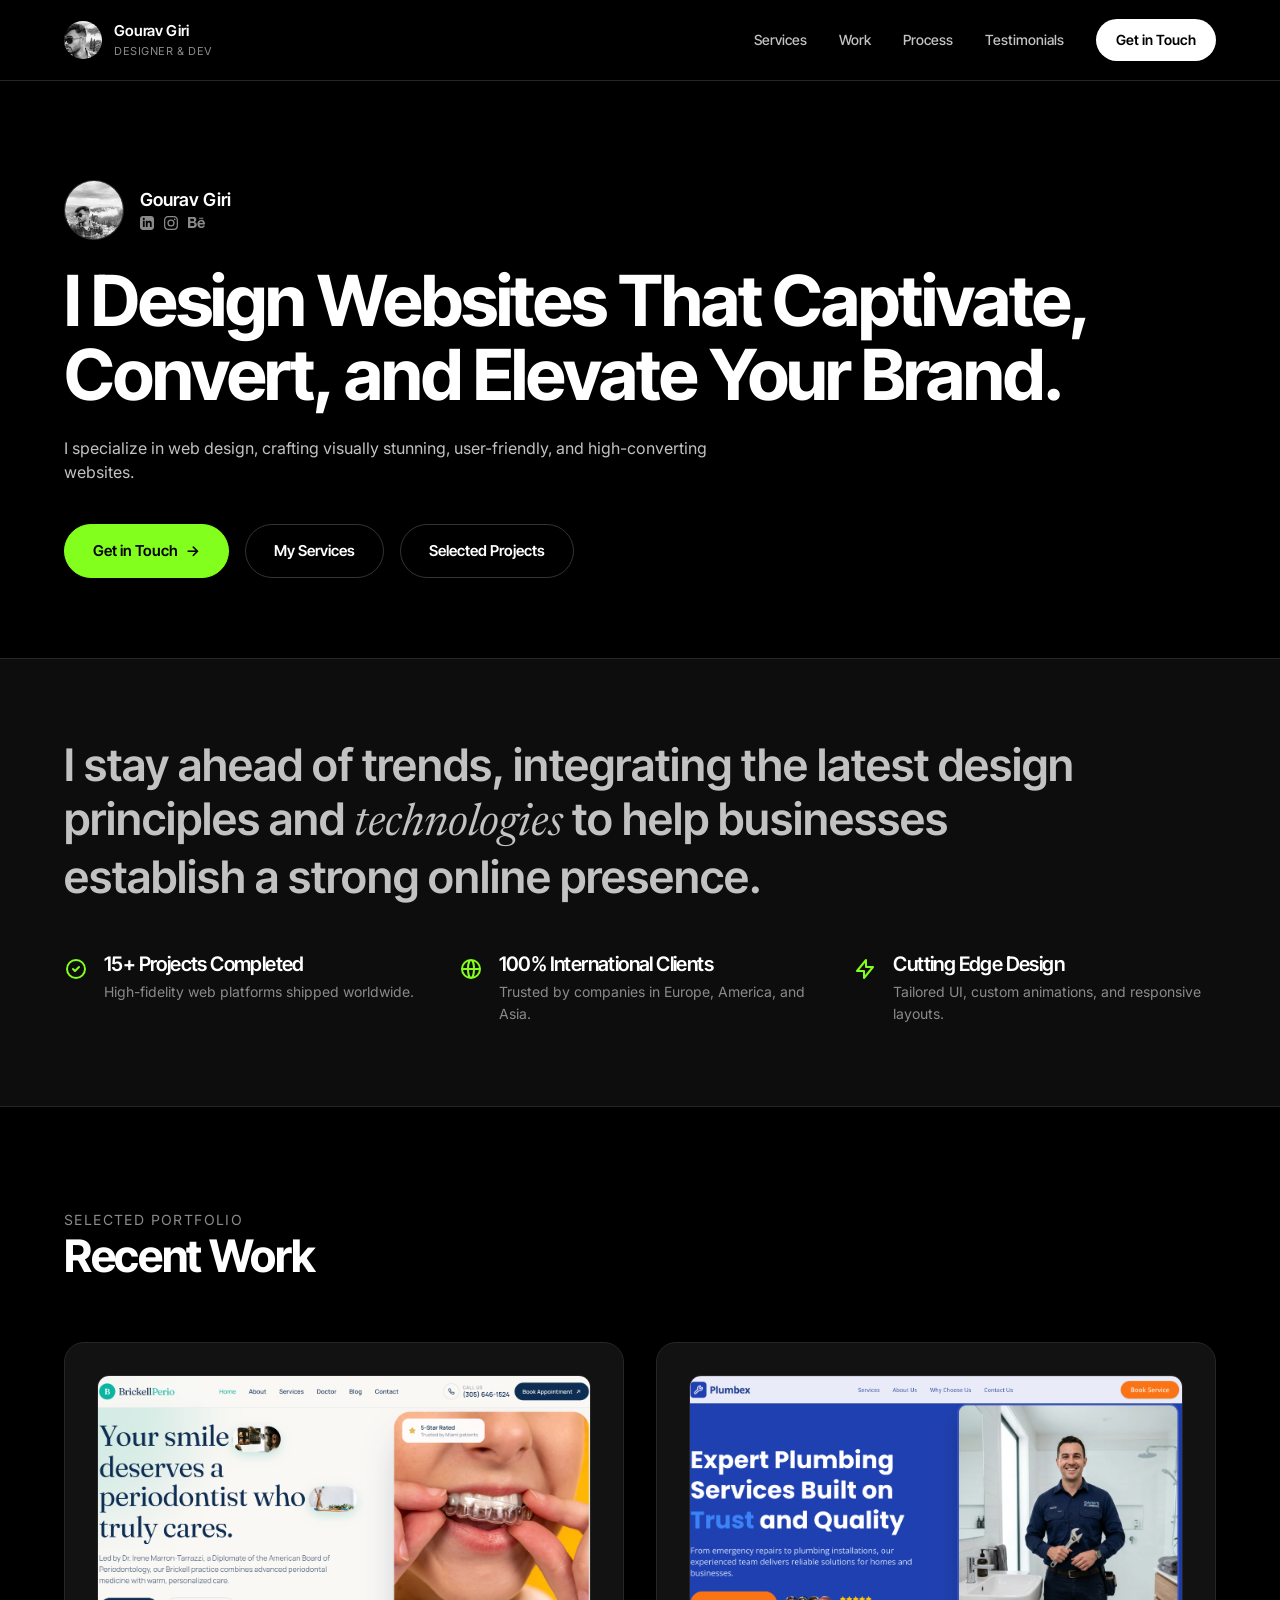
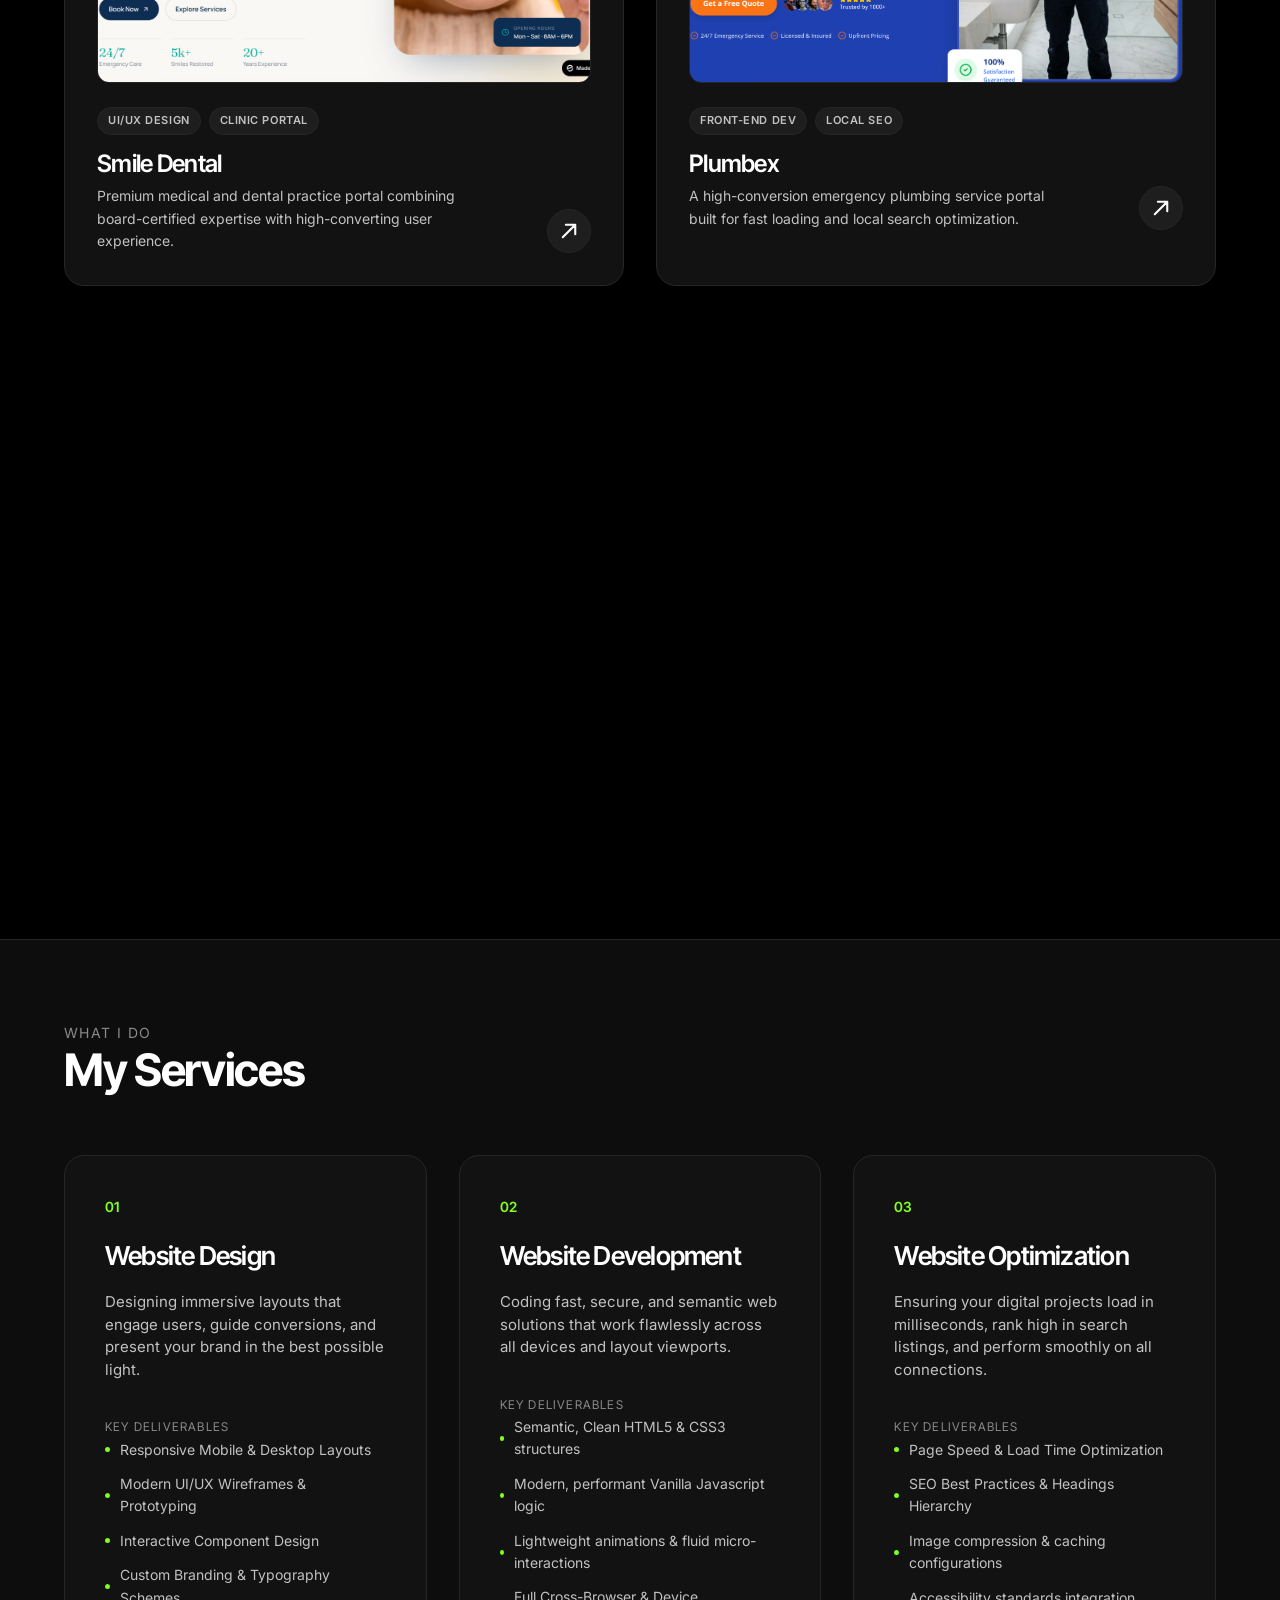
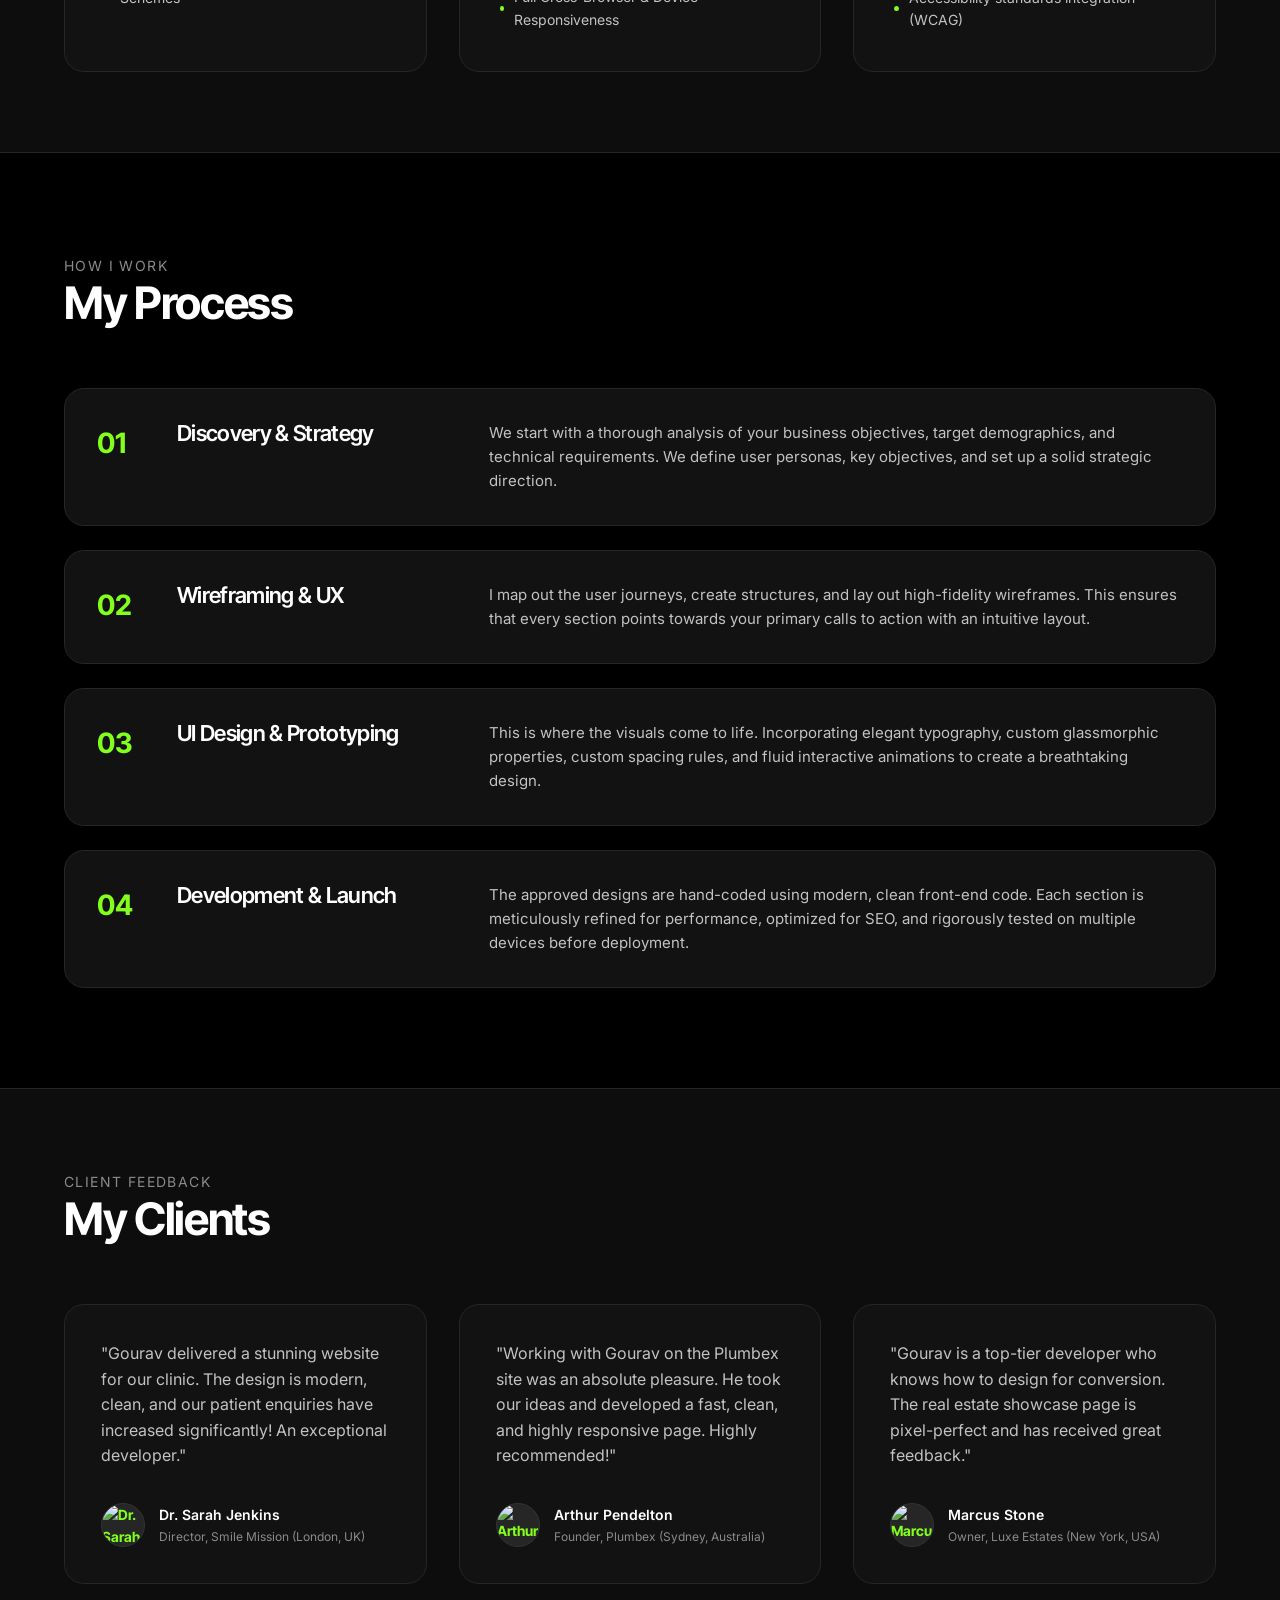
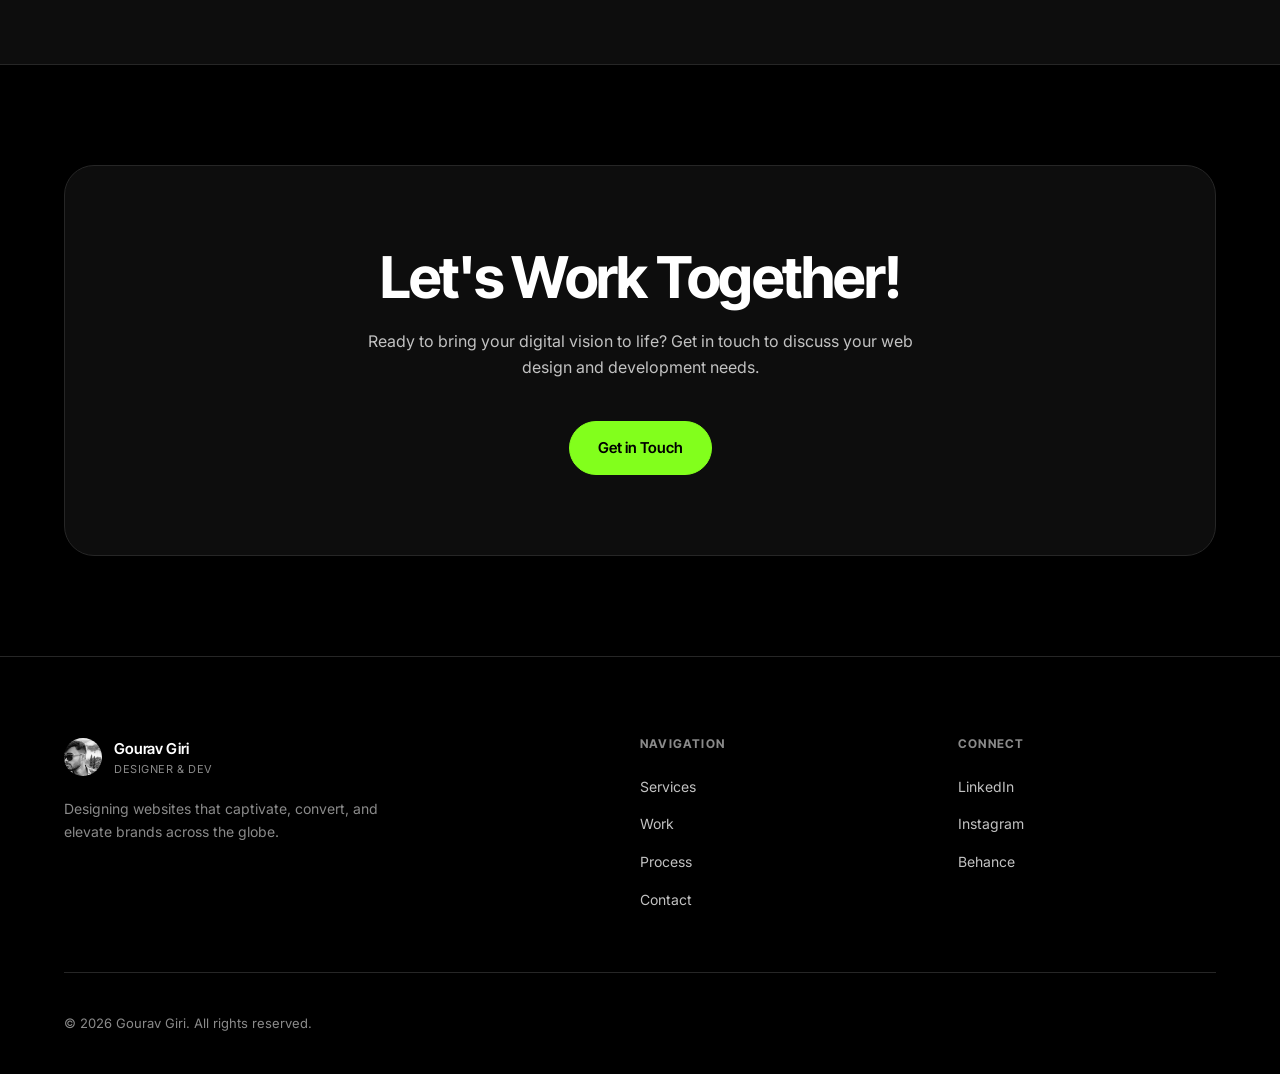
==== commit 78af851b: "Changes" ====
--- a/index.html
+++ b/index.html
@@ -10,7 +10,7 @@
   <link rel="stylesheet" href="style.css">
   
   <!-- Favicon -->
-  <link rel="icon" type="image/png" href="assets/smile-mission.png">
+  <link rel="icon" type="image/jpeg" href="assets/gourav_face.jpg">
 </head>
 <body>
 
@@ -213,9 +213,9 @@
 
           <!-- Project 4: Luxe Estates -->
           <article class="project-card luxe-estates reveal reveal-delay-1" id="projectLuxeEstates">
-            <a href="#work" class="project-card-link" aria-label="Showcase Luxe Estates description"></a>
+            <a href="luxe-estates.html" class="project-card-link" aria-label="View Luxe Estates case study"></a>
             <div class="project-image-wrapper">
-              <img src="assets/luxe-estates.png" alt="Luxe Estates Website Mockup" class="project-image" id="imgLuxeEstates">
+              <img src="assets/portfolio/Estate 1.png" alt="Luxe Estates Website Mockup" class="project-image" id="imgLuxeEstates">
             </div>
             <div class="project-tags">
               <span class="project-tag">Real Estate</span>
@@ -226,7 +226,7 @@
                 <h3 class="project-title" id="titleLuxeEstates">Luxe Estates</h3>
                 <p class="project-desc" id="descLuxeEstates">A premium real estate listings website featuring high-end villa directories and interactive filters.</p>
               </div>
-              <a href="#work" class="project-link-btn" aria-label="Showcase project description" id="linkLuxeEstates">
+              <a href="https://gaurav-real-estate.vercel.app/" target="_blank" class="project-link-btn" aria-label="Visit Luxe Estates website" id="linkLuxeEstates">
                 <svg width="20" height="20" fill="none" stroke="currentColor" stroke-width="2.5" viewBox="0 0 24 24" xmlns="http://www.w3.org/2000/svg">
                   <path stroke-linecap="round" stroke-linejoin="round" d="M4.5 19.5l15-15m0 0H8.25m11.25 0v11.25"></path>
                 </svg>
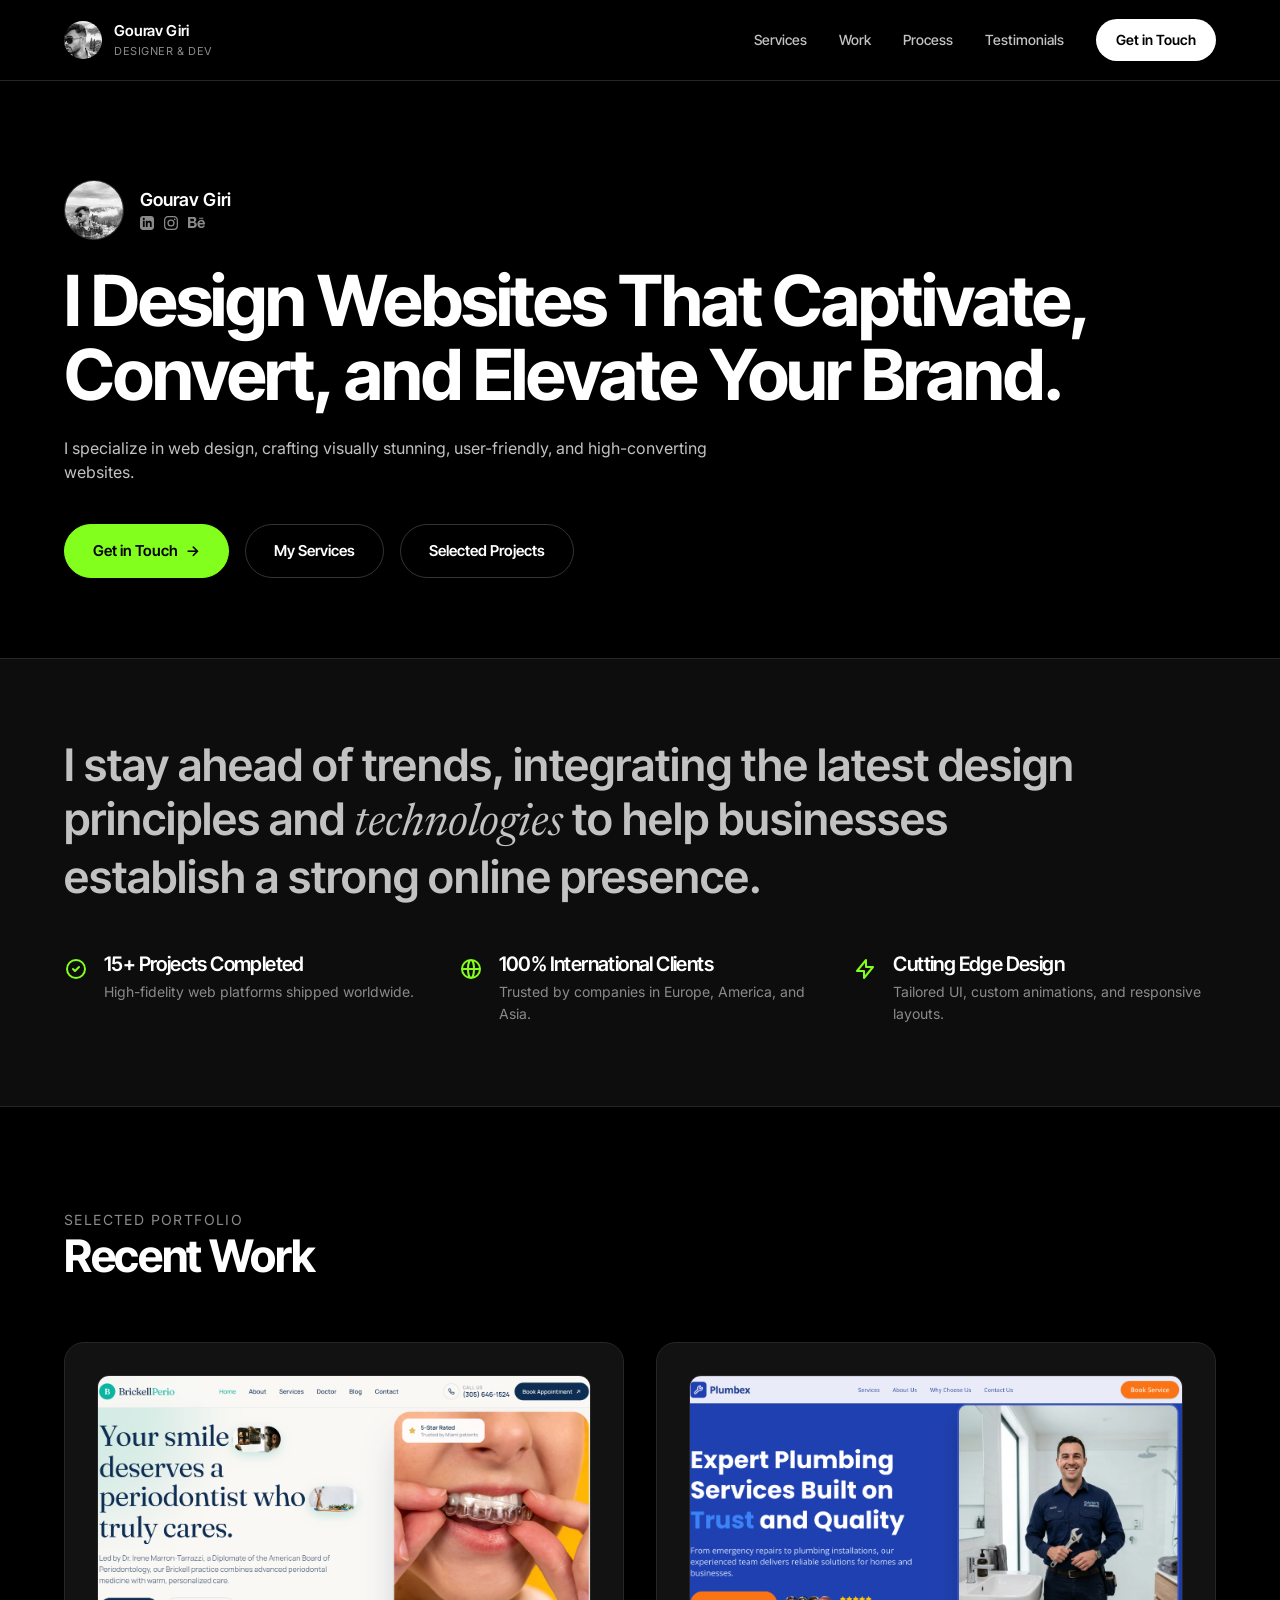
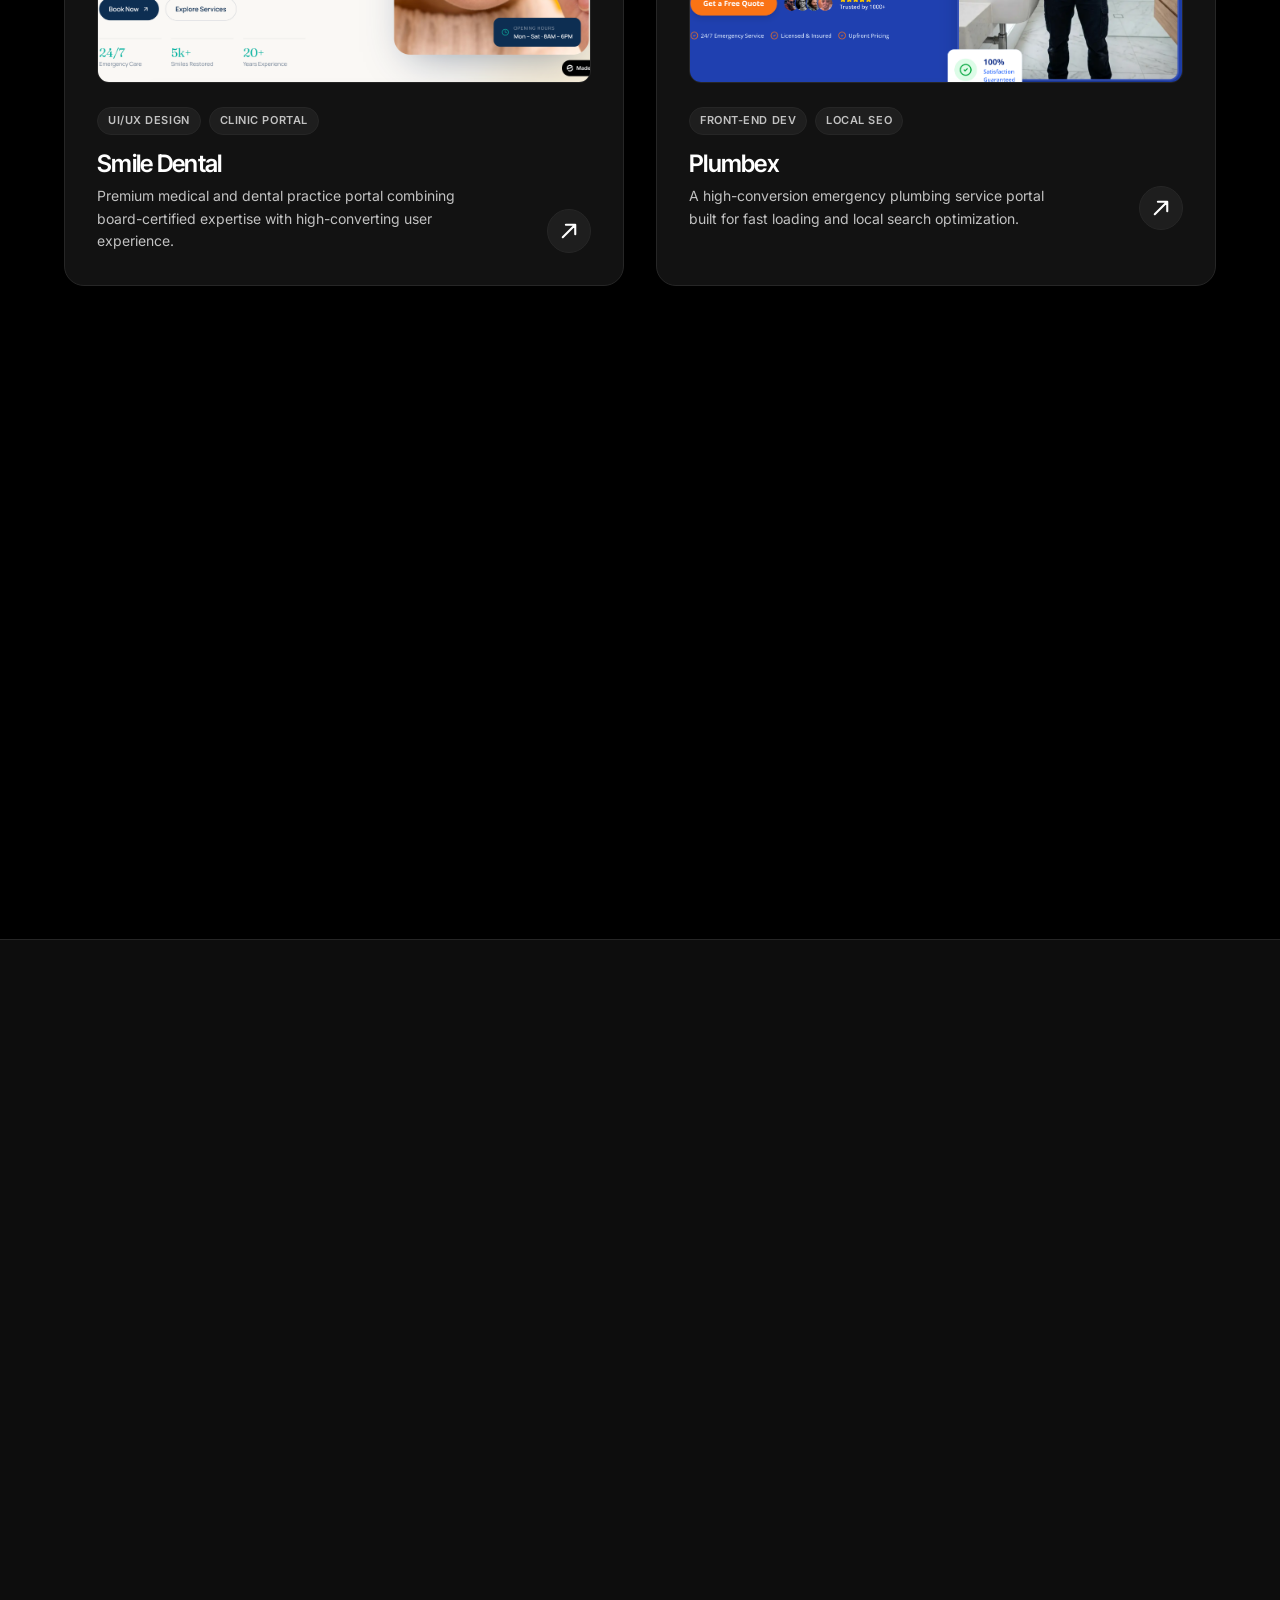
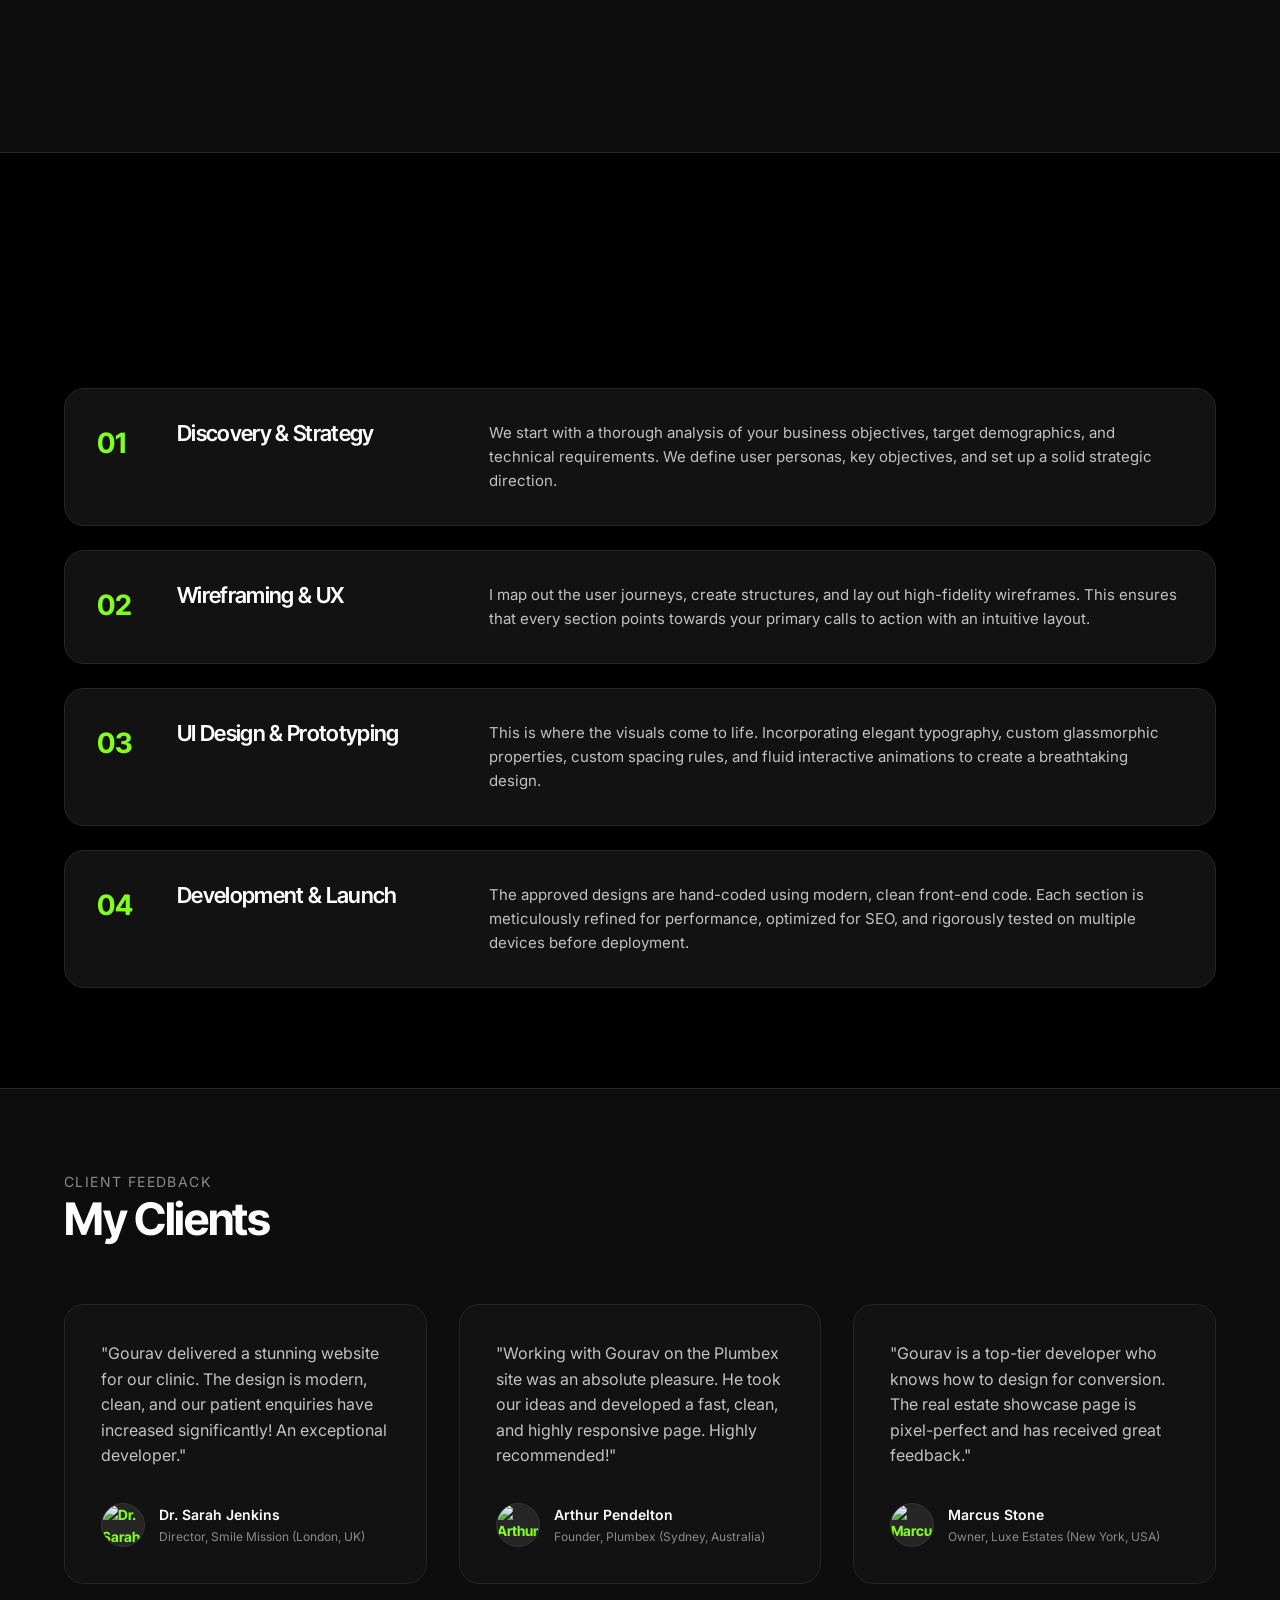
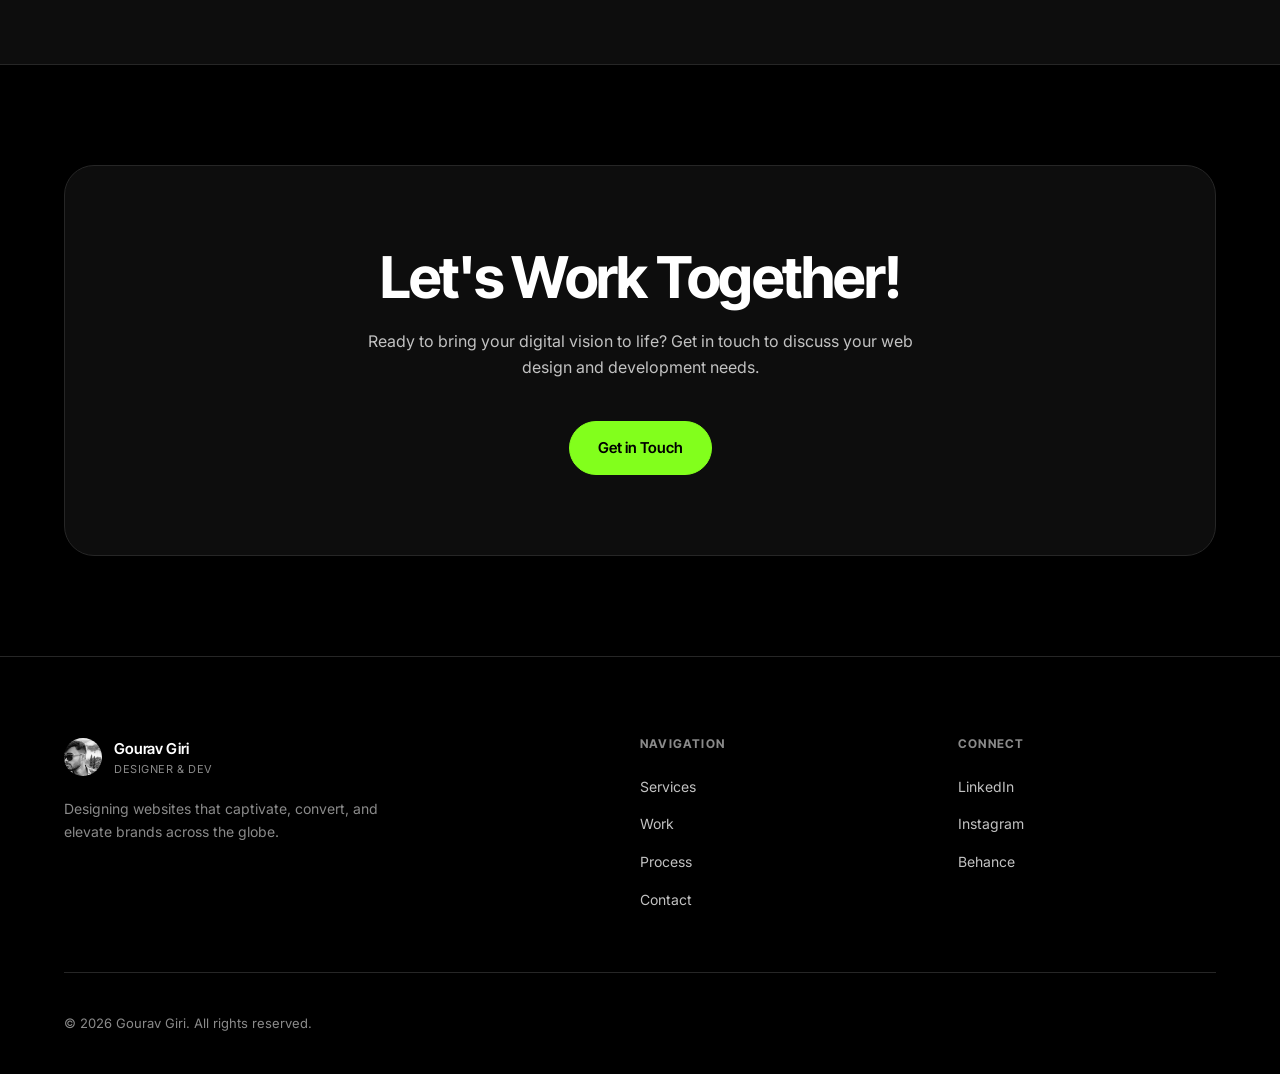
==== commit 98ed3067: "feat: integrate Vercel Analytics into all portfolio pages and add class to contact page favicon" ====
--- a/index.html
+++ b/index.html
@@ -11,6 +11,9 @@
   
   <!-- Favicon -->
   <link rel="icon" type="image/jpeg" href="assets/gourav_face.jpg">
+  
+  <!-- Vercel Analytics -->
+  <script defer src="/_vercel/insights/script.js"></script>
 </head>
 <body>
 
--- a/style.css
+++ b/style.css
@@ -104,7 +104,7 @@
   top: 0;
   left: 0;
   width: 100%;
-  z-index: 1000;
+  z-index: 1100;
   border-bottom: 1px solid var(--border-dark);
   background: rgba(0, 0, 0, 0.7);
   backdrop-filter: blur(12px);
@@ -266,6 +266,15 @@
   color: var(--accent-neon);
 }
 
+@media(max-width: 809.98px) {
+  .nav-links {
+    display: none;
+  }
+  .hamburger {
+    display: block;
+  }
+}
+
 /* Hero Section */
 .hero-section {
   padding-top: 180px;
